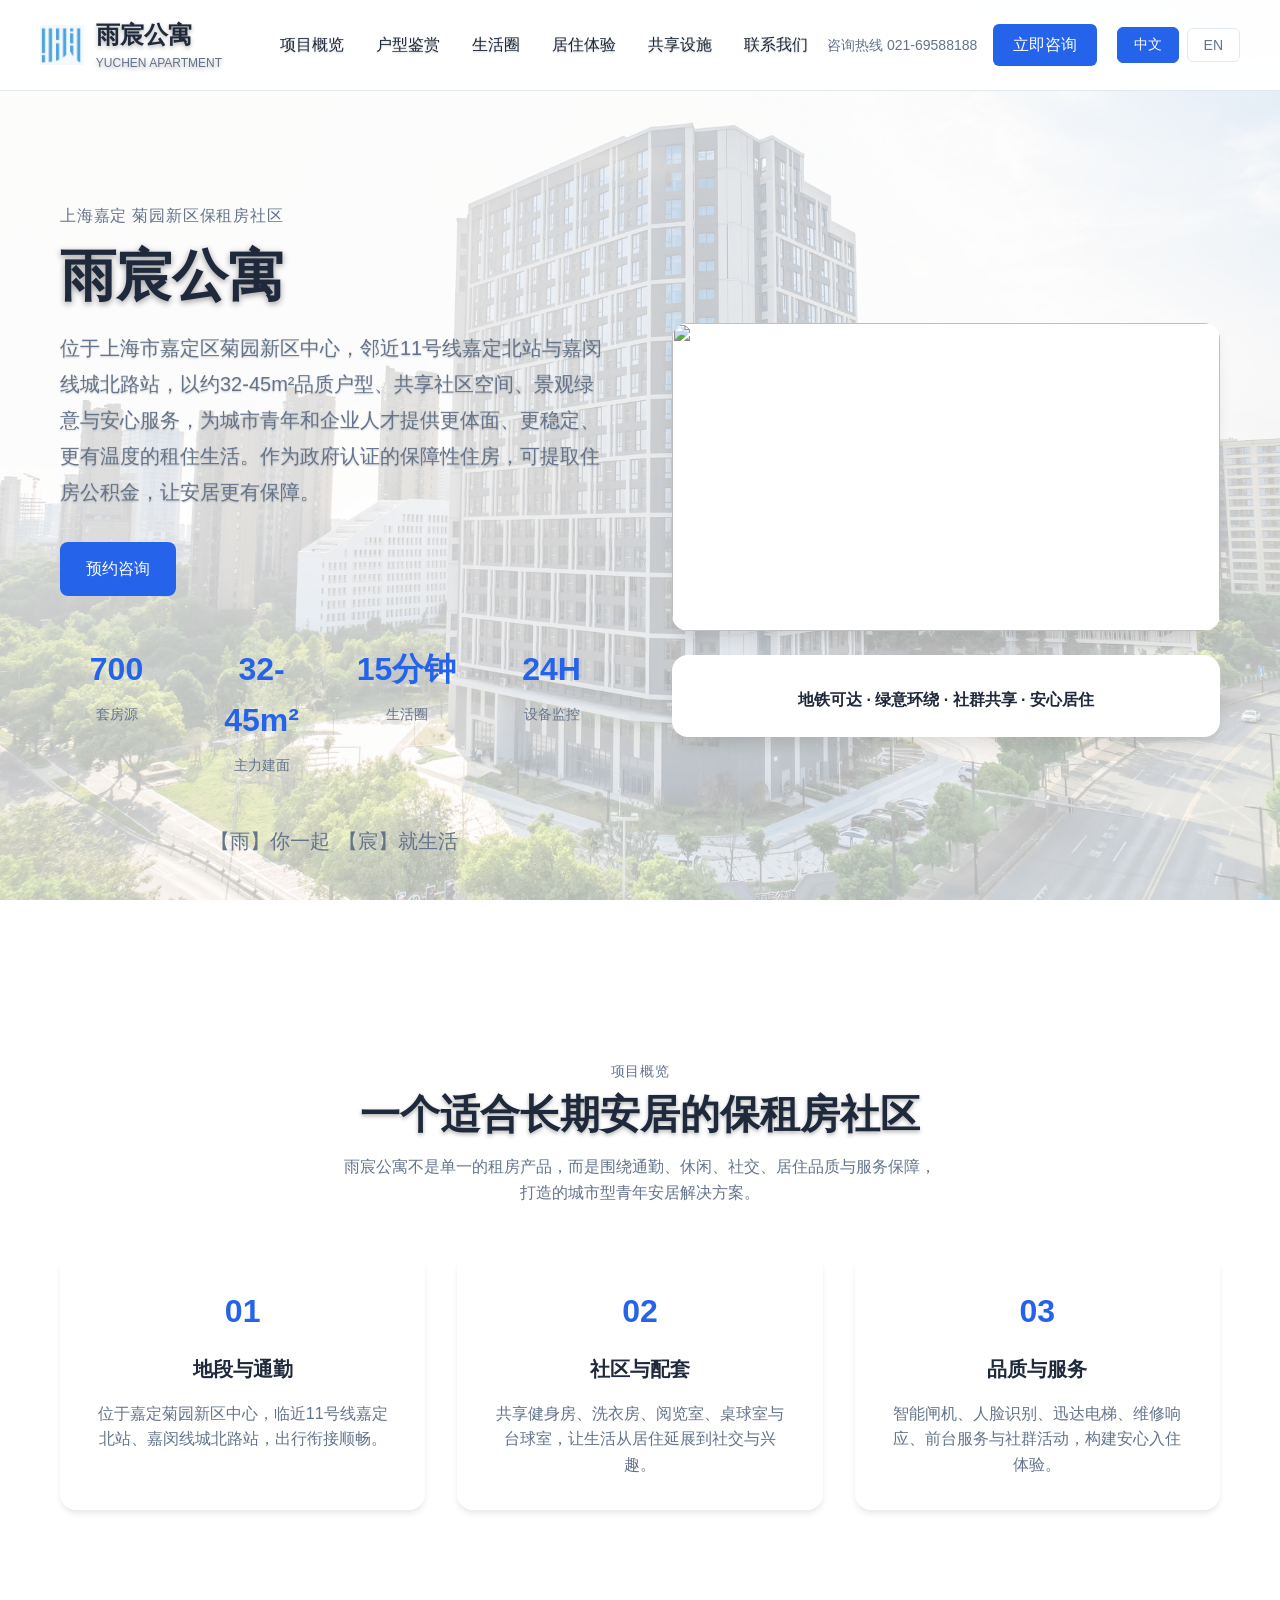
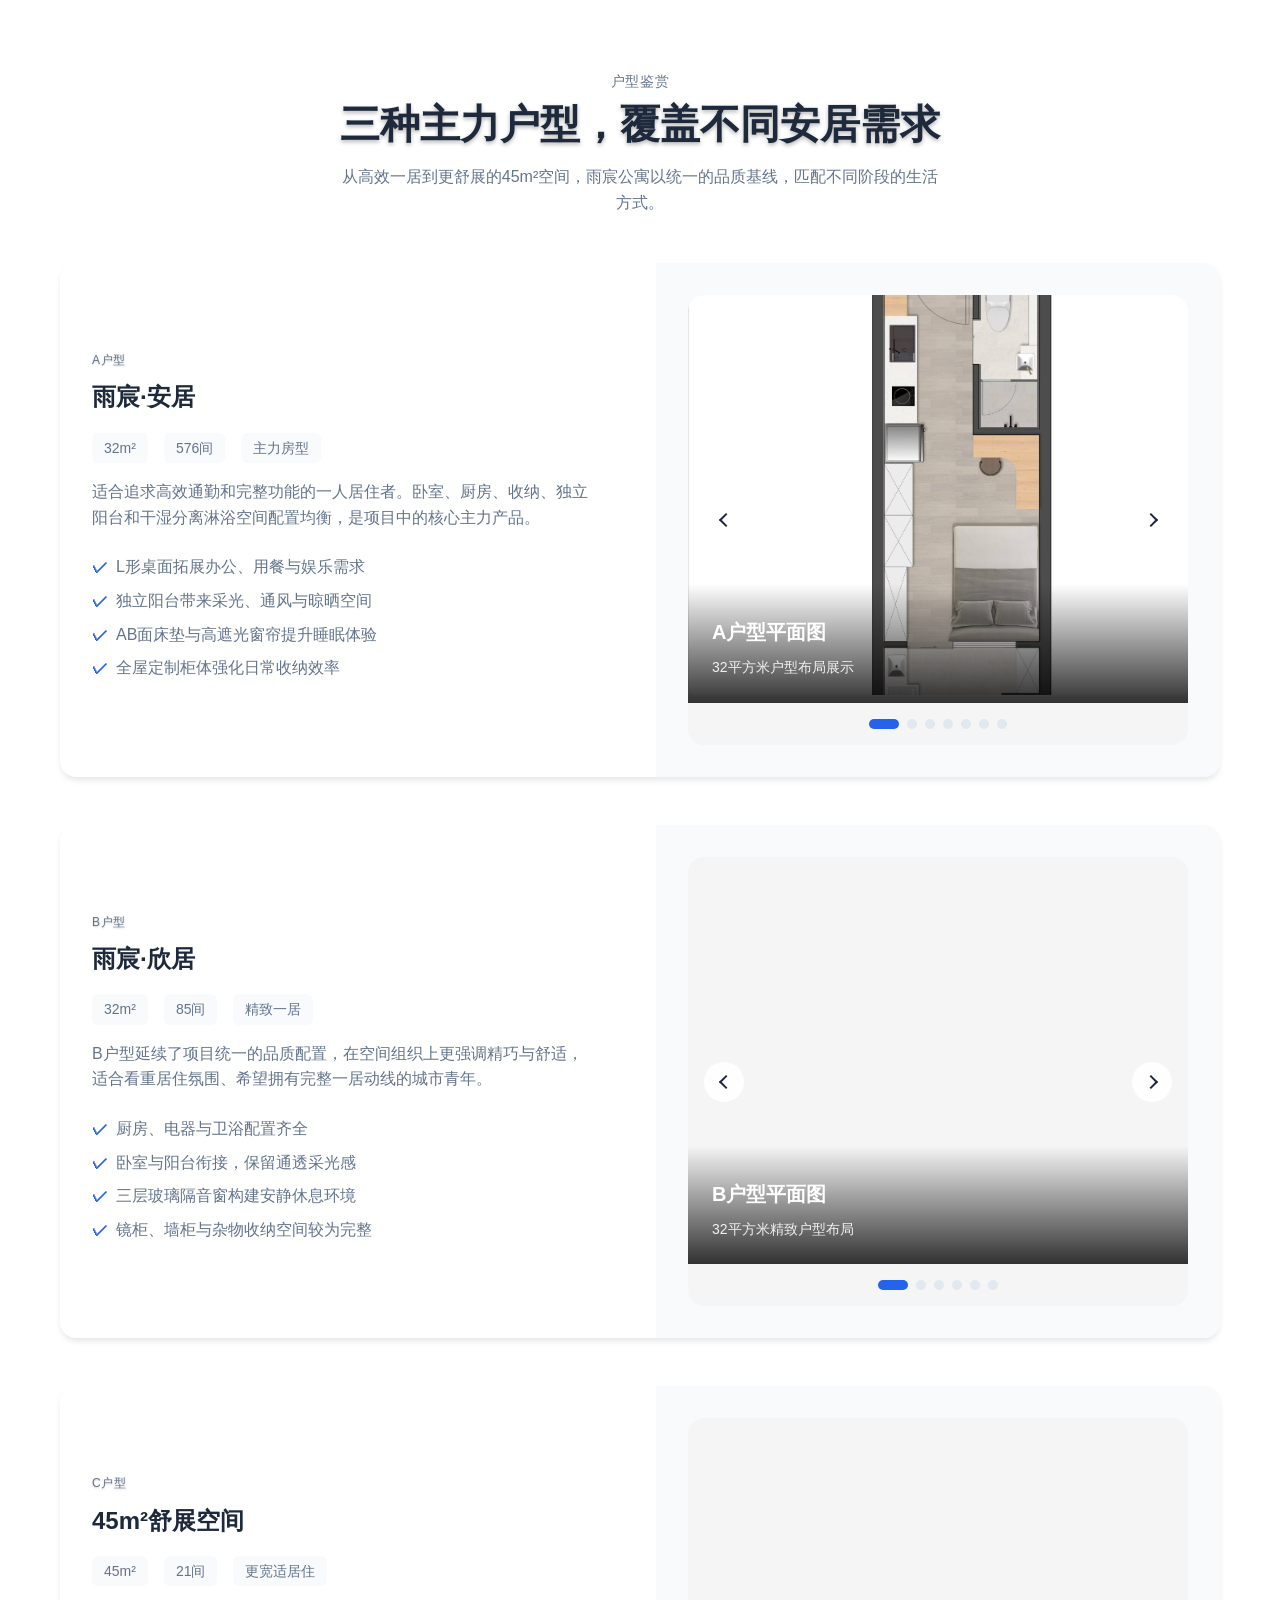
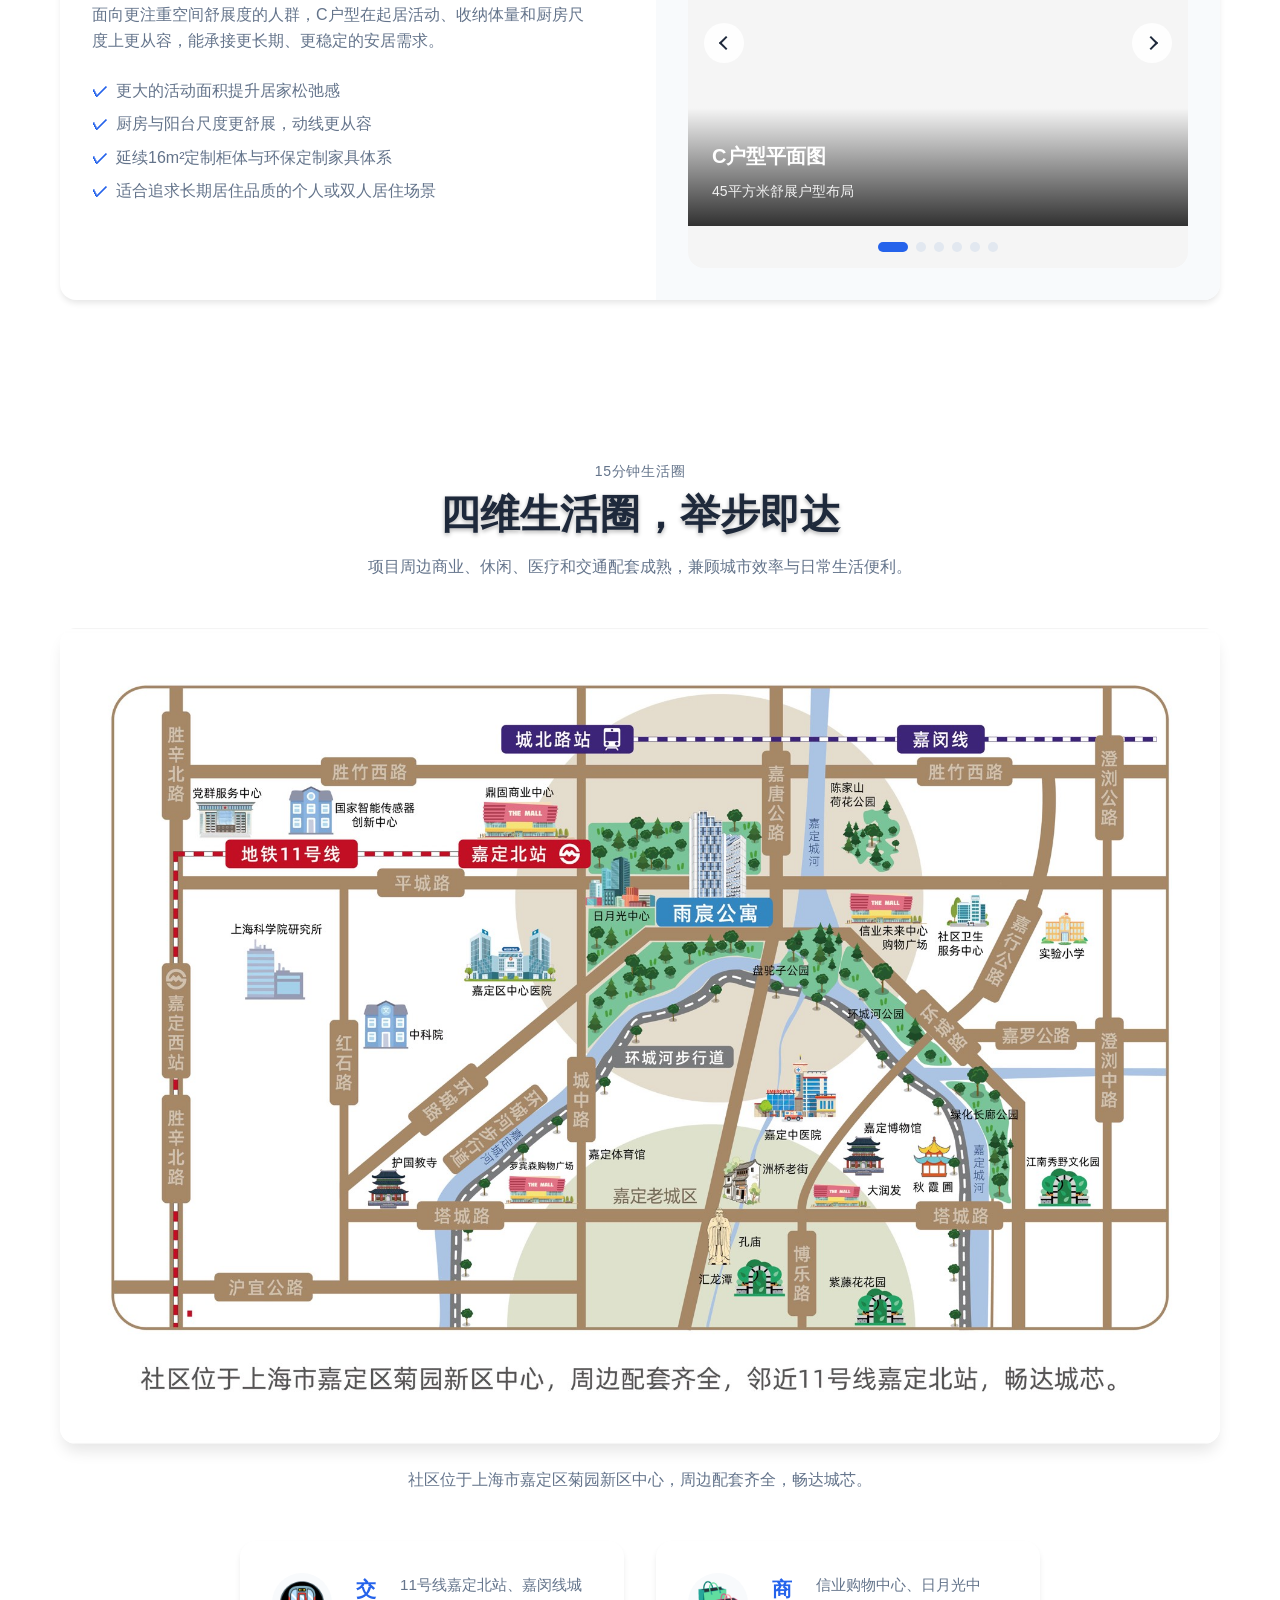
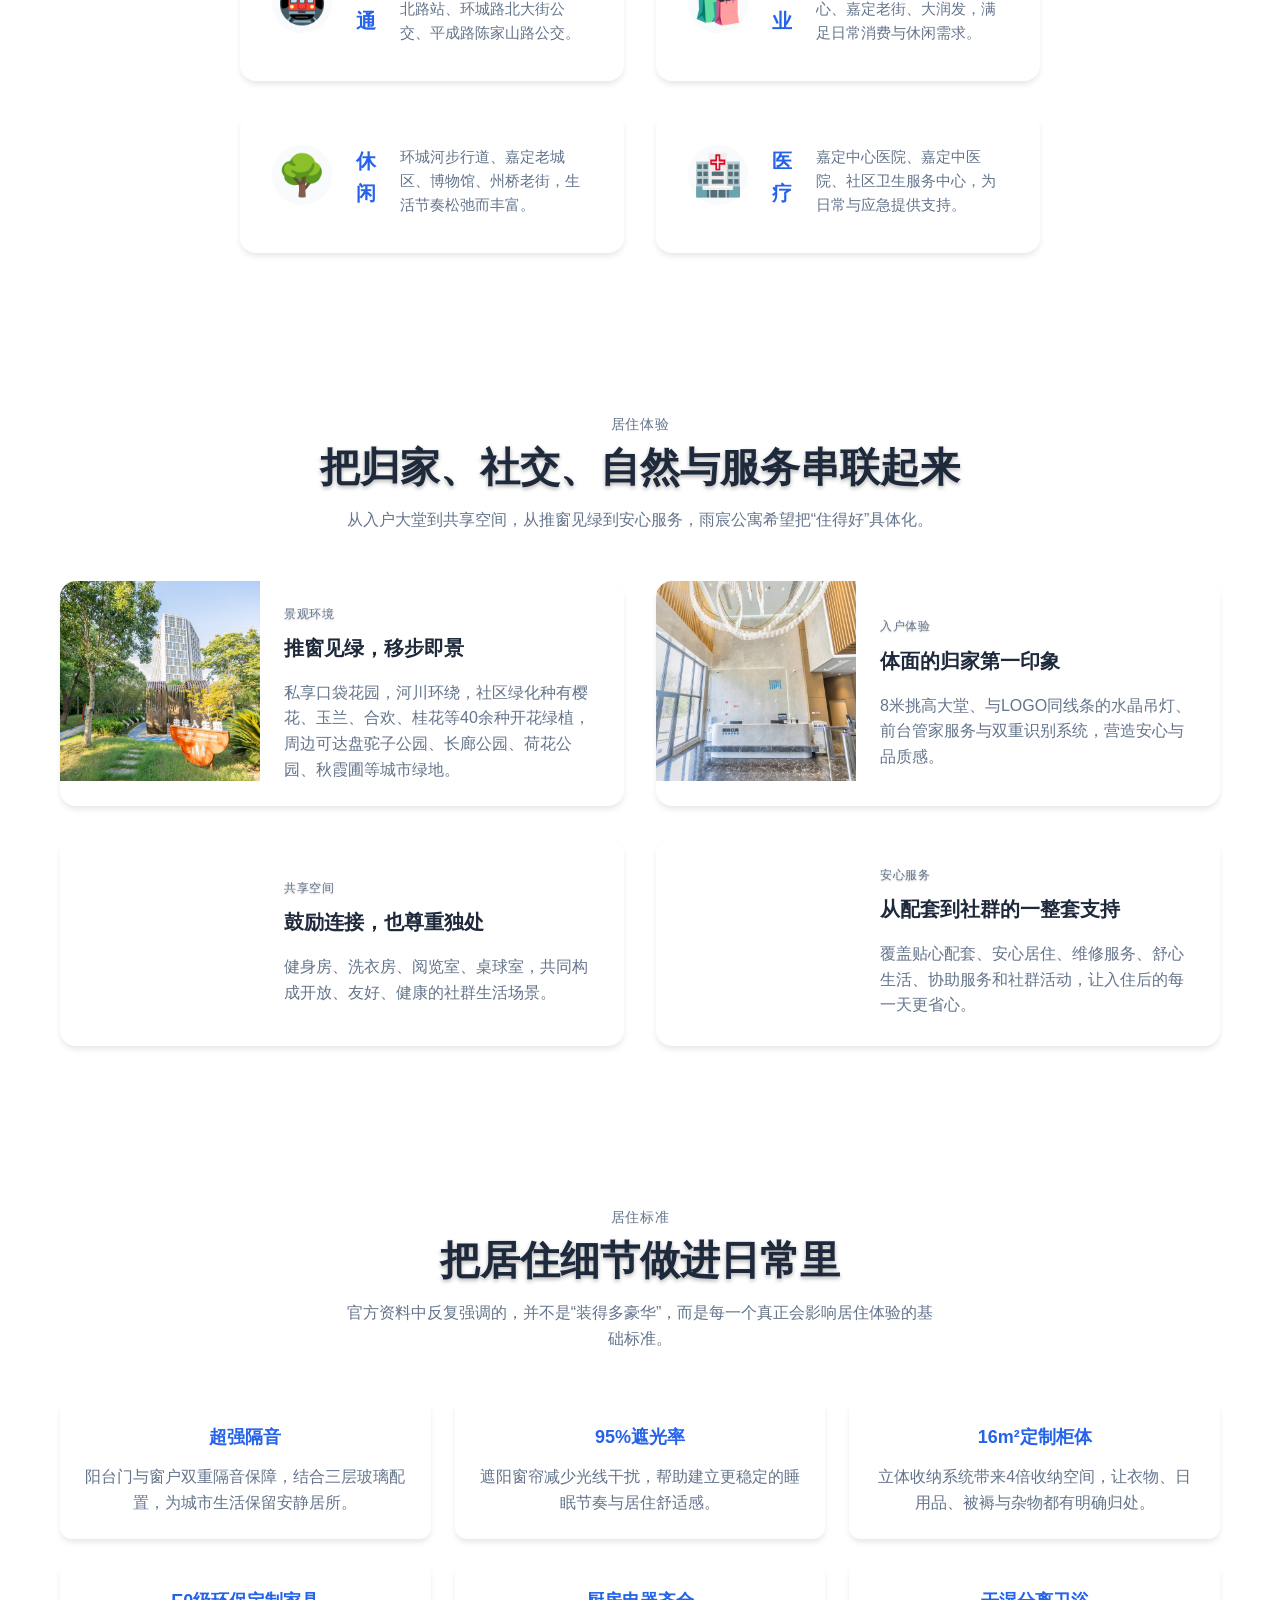
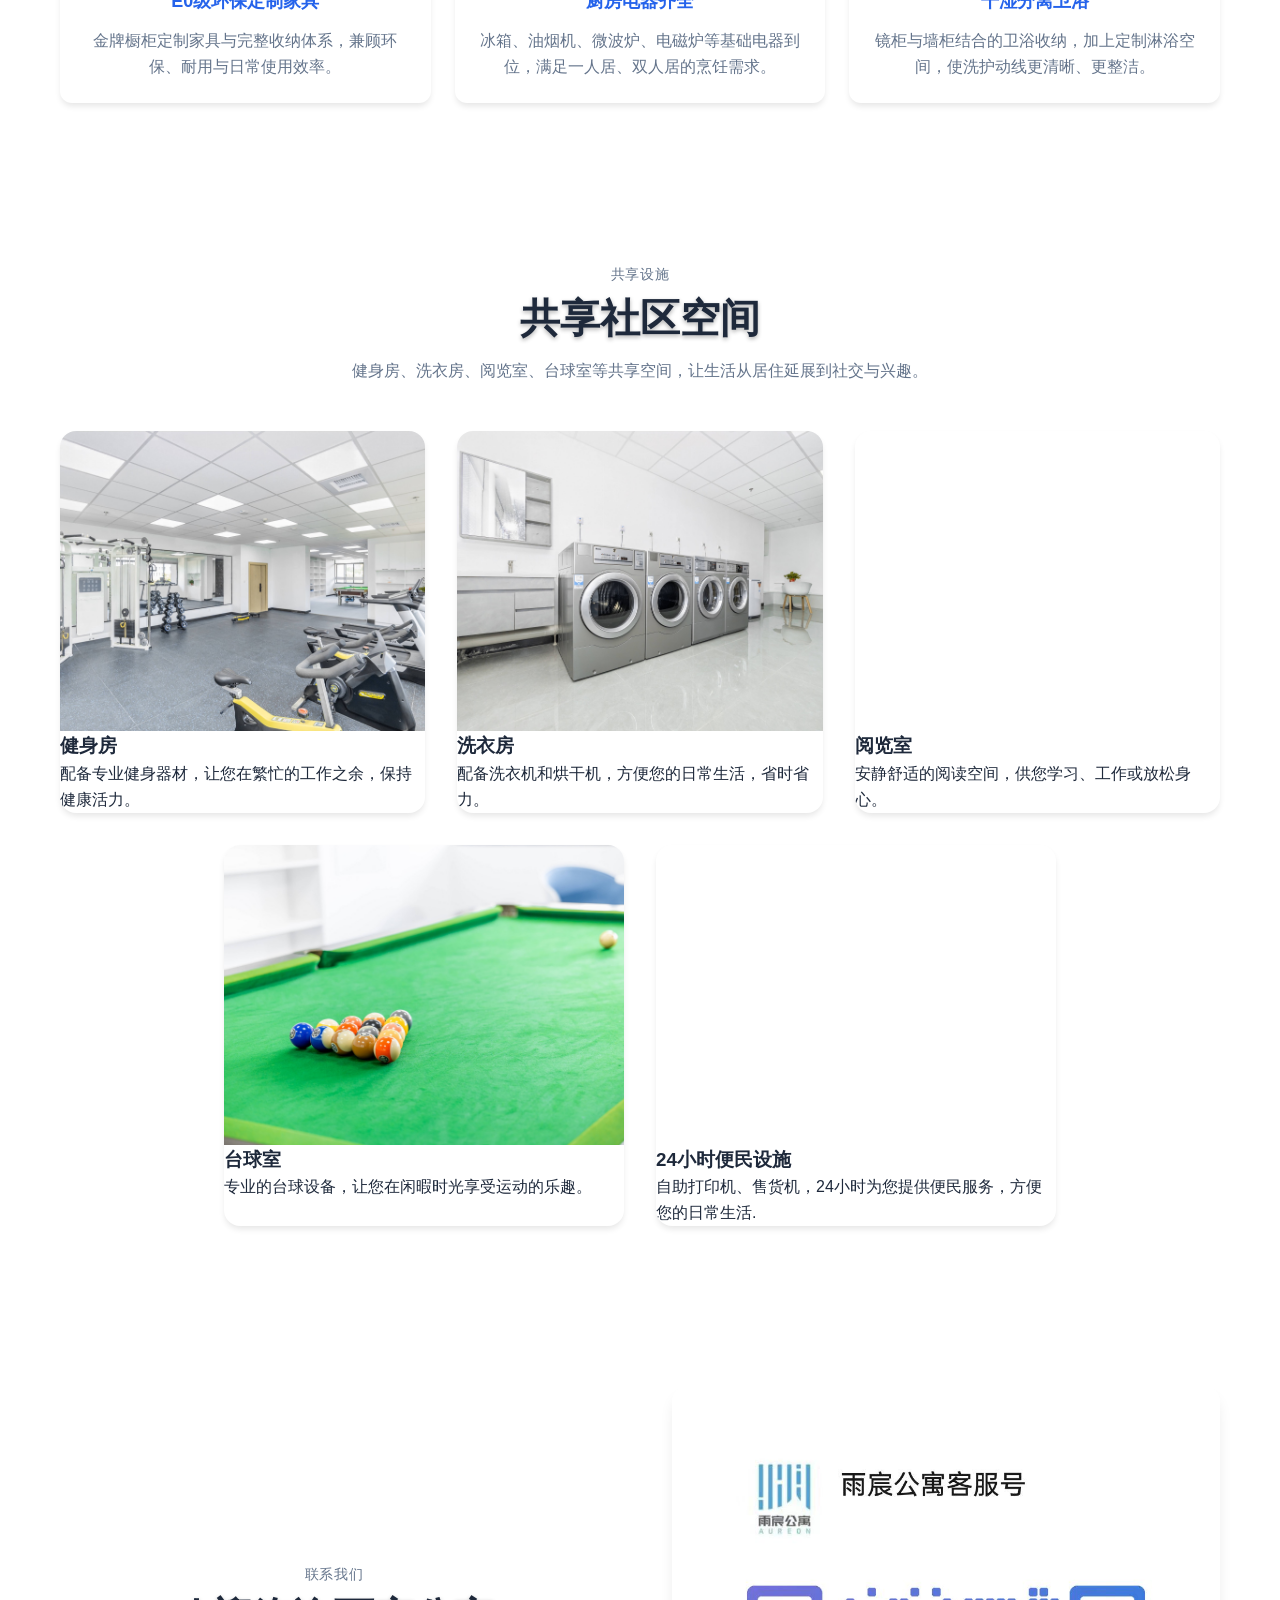
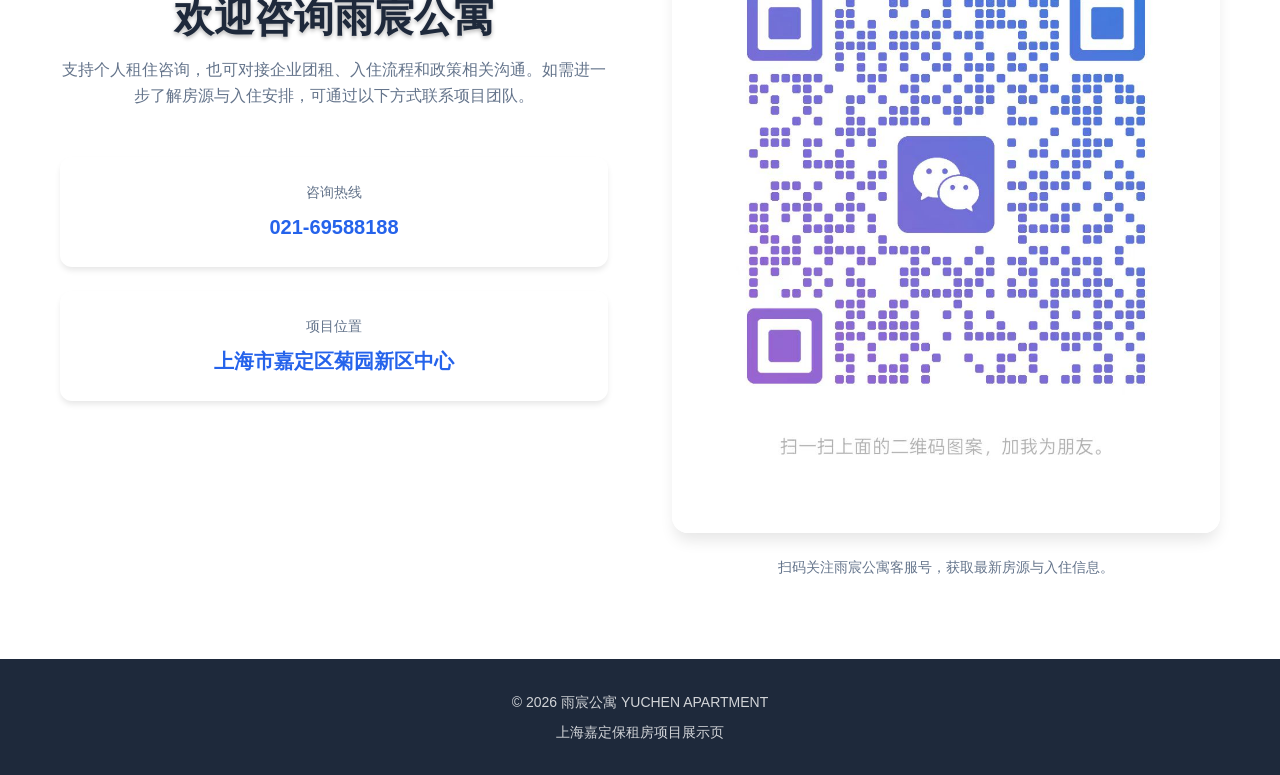
==== index.html @ 00194f5f "Initial site publish setup" ====
<!doctype html>
<html lang="zh-CN">
  <head>
    <meta charset="utf-8">
    <meta name="viewport" content="width=device-width, initial-scale=1">
    <meta name="referrer" content="strict-origin-when-cross-origin">
    <title>雨宸公寓 | 上海嘉定保租房官方网站</title>
    <meta
      name="description"
      content="雨宸公寓位于上海嘉定区菊园新区中心，提供约32-45平方米品质保租房、公区配套与安心服务，打造15分钟生活圈中的青年安居社区。"
    >
    <meta
      name="keywords"
      content="雨宸公寓,保租房,上海保租房,嘉定保租房,嘉定公寓,人才公寓,企业团租"
    >
    <link rel="stylesheet" href="styles.css">
    <script defer src="script.js"></script>
  </head>
  <body>
    <div class="site-bg" aria-hidden="true"></div>
    <div class="background-image" aria-hidden="true"></div>

    <header class="site-header">
      <div class="container header-inner">
        <a class="brand" aria-label="雨宸公寓首页">
          <img src="images/logo.png" alt="雨宸公寓" class="brand-logo" style="height: 40px; margin-right: 12px;">
          <span class="brand-copy">
            <strong>雨宸公寓</strong>
            <span>YUCHEN APARTMENT</span>
          </span>
        </a>

        <div class="mobile-header-actions">
          <div class="lang-switch mobile-header-lang">
            <button class="lang-button is-active" data-lang="zh" aria-pressed="true" data-i18n="header.lang_zh">中文</button>
            <button class="lang-button" data-lang="en" aria-pressed="false" data-i18n="header.lang_en">EN</button>
          </div>
          <button class="nav-toggle" type="button" aria-expanded="false" aria-label="切换导航">
            <span class="nav-toggle-label" data-i18n="header.menu_label">菜单</span>
            <span class="nav-toggle-icon" aria-hidden="true">
              <span class="nav-toggle-bar"></span>
              <span class="nav-toggle-bar"></span>
              <span class="nav-toggle-bar"></span>
            </span>
          </button>
        </div>

        <div class="site-nav-overlay" aria-hidden="true"></div>
        <nav class="site-nav" aria-label="主导航">
          <div class="mobile-nav-header">
            <a class="brand" aria-label="雨宸公寓首页">
              <img src="images/logo.png" alt="雨宸公寓" class="brand-logo" style="height: 40px; margin-right: 12px;">
              <span class="brand-copy">
                <strong>雨宸公寓</strong>
                <span>YUCHEN APARTMENT</span>
              </span>
            </a>
            <button class="nav-close" type="button" aria-label="关闭导航">
              <span></span>
              <span></span>
            </button>
          </div>
          <a href="#overview" data-i18n="nav.overview">项目概览</a>
          <a href="#layouts" data-i18n="nav.layouts">户型鉴赏</a>
          <a href="#location" data-i18n="nav.location">生活圈</a>
          <a href="#experience" data-i18n="nav.experience">居住体验</a>
          <a href="#amenities" data-i18n="nav.amenities">共享设施</a>
          <a href="#contact" data-i18n="nav.contact">联系我们</a>
        </nav>

        <div class="header-cta">
          <span data-i18n="header.hotline">咨询热线 021-69588188</span>
          <a href="#contact" data-i18n="header.cta">立即咨询</a>
        </div>
        <div class="lang-switch">
          <button class="lang-button is-active" data-lang="zh" aria-pressed="true" data-i18n="header.lang_zh">中文</button>
          <button class="lang-button" data-lang="en" aria-pressed="false" data-i18n="header.lang_en">EN</button>
        </div>
      </div>
    </header>

    <main>
      <section class="hero section" id="home">
        <div class="container hero-grid">
          <div class="hero-copy reveal">
            <p class="eyebrow" data-i18n="hero.eyebrow">上海嘉定 菊园新区保租房社区</p>
            <h1 data-i18n="hero.title">雨宸公寓</h1>
            <p class="hero-text" data-i18n="hero.text">
              位于上海市嘉定区菊园新区中心，邻近11号线嘉定北站与嘉闵线城北路站，
              以约32-45m²品质户型、共享社区空间、景观绿意与安心服务，
              为城市青年和企业人才提供更体面、更稳定、更有温度的租住生活。
            </p>

            <div class="hero-actions">
              <a class="button button-primary" href="#contact" data-i18n="hero.primary_cta">预约咨询</a>
            </div>

            <div class="hero-stats">
              <article>
                <strong>700</strong>
                <span data-i18n="hero.stat_units">套房源</span>
              </article>
              <article>
                <strong>32-45m²</strong>
                <span data-i18n="hero.stat_area">主力建面</span>
              </article>
              <article>
                <strong>15分钟</strong>
                <span data-i18n="hero.stat_circle">生活圈</span>
              </article>
              <article>
                <strong>24H</strong>
                <span data-i18n="hero.stat_monitor">设备监控</span>
              </article>
            </div>

            <div class="hero-quote">
              <span data-i18n="hero.quote1">【雨】你一起</span>
              <span data-i18n="hero.quote2">【宸】就生活</span>
            </div>
          </div>

          <div class="hero-visual reveal">
            <div class="hero-card hero-card-main">
              <img src=".preview/page-1.png"  data-i18n-attr="alt,hero.image_alt">
            </div>
            <div class="hero-card hero-card-note">
              <strong data-i18n="hero.note_text">地铁可达 · 绿意环绕 · 社群共享 · 安心居住</strong>
            </div>
          </div>
        </div>
      </section>

      <section class="overview section" id="overview">
        <div class="container">
          <div class="section-heading reveal">
            <p class="eyebrow" data-i18n="overview.eyebrow">Project Overview</p>
            <h2 data-i18n="overview.title">一个适合长期安居的保租房社区</h2>
            <p data-i18n="overview.text">
              雨宸公寓不是单一的租房产品，而是围绕通勤、休闲、社交、居住品质与服务保障，
              打造的城市型青年安居解决方案。
            </p>
          </div>

          <div class="overview-grid">
            <article class="overview-card reveal">
              <span>01</span>
              <h3 data-i18n="overview.card1.title">地段与通勤</h3>
              <p data-i18n="overview.card1.text">位于嘉定菊园新区中心，临近11号线嘉定北站、嘉闵线城北路站，出行衔接顺畅。</p>
            </article>
            <article class="overview-card reveal">
              <span>02</span>
              <h3 data-i18n="overview.card2.title">社区与配套</h3>
              <p data-i18n="overview.card2.text">共享健身房、洗衣房、阅览室、桌球室等，让生活从居住延展到社交与兴趣。</p>
            </article>
            <article class="overview-card reveal">
              <span>03</span>
              <h3 data-i18n="overview.card3.title">品质与服务</h3>
              <p data-i18n="overview.card3.text">智能闸机、人脸识别、迅达电梯、维修响应、前台服务与社群活动，构建安心入住体验。</p>
            </article>
          </div>
        </div>
      </section>

      <section class="layouts section" id="layouts">
        <div class="container">
          <div class="section-heading reveal">
            <p class="eyebrow" data-i18n="layouts.eyebrow">Layouts</p>
            <h2 data-i18n="layouts.title">三种主力户型，覆盖不同安居需求</h2>
            <p data-i18n="layouts.text">从高效一居到更舒展的45m²空间，雨宸公寓以统一的品质基线，匹配不同阶段的生活方式。</p>
          </div>

          
          <div class="layout-panels">
            <article class="layout-panel is-active reveal" id="layout-a" role="tabpanel" aria-labelledby="tab-a">
              <div class="layout-summary">
                <p class="card-kicker" data-i18n="layoutA.kicker">A户型</p>
                <h3 data-i18n="layoutA.title">雨宸·安居</h3>
                <div class="layout-metrics">
                  <span data-i18n="layoutA.metric1">32m²</span>
                  <span data-i18n="layoutA.metric2">576间</span>
                  <span data-i18n="layoutA.metric3">主力房型</span>
                </div>
                <p data-i18n="layoutA.text">
                  适合追求高效通勤和完整功能的一人居住者。卧室、厨房、收纳、独立阳台和干湿分离淋浴空间配置均衡，
                  是项目中的核心主力产品。
                </p>
                <ul>
                  <li data-i18n="layoutA.bullet1">L形桌面拓展办公、用餐与娱乐需求</li>
                  <li data-i18n="layoutA.bullet2">独立阳台带来采光、通风与晾晒空间</li>
                  <li data-i18n="layoutA.bullet3">AB面床垫与高遮光窗帘提升睡眠体验</li>
                  <li data-i18n="layoutA.bullet4">全屋定制柜体强化日常收纳效率</li>
                </ul>
              </div>
              <div class="layout-media">
                <div class="image-carousel" id="carousel-a">
                  <div class="carousel-container">
                    <div class="carousel-slide">
                      <img src="images/样板房 A/A户型（新）.jpg" decoding="async">
                      <div class="carousel-caption">
                        <h4 data-i18n="layoutA.floorplan_title">A户型平面图</h4>
                        <p data-i18n="layoutA.floorplan_desc">32平方米户型布局展示</p>
                      </div>
                    </div>
                    <div class="carousel-slide">
                      <img src="images/样板房 A/A户型卧室.jpg" decoding="async">
                      <div class="carousel-caption">
                        <h4 data-i18n="layoutA.living_title">A户型整体</h4>
                        <p data-i18n="layoutA.living_desc">开放式设计，空间宽敞明亮</p>
                      </div>
                    </div>
                    <div class="carousel-slide">
                      <img src="images/样板房 A/A户型洗澡.jpg" decoding="async">
                      <div class="carousel-caption">
                        <h4 data-i18n="layoutA.bathroom_title">A户型浴室</h4>
                        <p data-i18n="layoutA.bathroom_desc">干湿分离设计，实用美观</p>
                      </div>
                    </div>
                    <div class="carousel-slide">
                      <img src="images/样板房 A/A户型厨房.jpg" decoding="async">
                      <div class="carousel-caption">
                        <h4 data-i18n="layoutA.kitchen_title">A户型厨房</h4>
                        <p data-i18n="layoutA.kitchen_desc">功能齐全的现代化厨房</p>
                      </div>
                    </div>
                    <div class="carousel-slide">
                      <img src="images/样板房 A/A户型卫生间.jpg" decoding="async">
                      <div class="carousel-caption">
                        <h4 data-i18n="layoutA.bathroom2_title">A户型卫生间</h4>
                        <p data-i18n="layoutA.bathroom_desc">干湿分离设计，实用美观</p>
                      </div>
                    </div>
                    <div class="carousel-slide">
                      <img src="images/样板房 A/A户型阳台.jpg" decoding="async">
                      <div class="carousel-caption">
                        <h4 data-i18n="layoutA.balcony_title">A户型阳台</h4>
                        <p data-i18n="layoutA.balcony_desc">独立阳台，采光通风良好</p>
                      </div>
                    </div>
                    <div class="carousel-slide">
                      <img src="images/样板房 A/A户型收纳.jpg" decoding="async">
                      <div class="carousel-caption">
                        <h4 data-i18n="layoutA.storage_title">A户型收纳</h4>
                        <p data-i18n="layoutA.storage_desc">定制收纳系统，空间利用最大化</p>
                      </div>
                    </div>
                  </div>
                  <button class="carousel-nav prev" aria-label="Previous image"></button>
                  <button class="carousel-nav next" aria-label="Next image"></button>
                </div>
              </div>
            </article>

            <article class="layout-panel reveal" id="layout-b" role="tabpanel" aria-labelledby="tab-b">
              <div class="layout-summary">
                <p class="card-kicker" data-i18n="layoutB.kicker">B户型</p>
                <h3 data-i18n="layoutB.title">雨宸·欣居</h3>
                <div class="layout-metrics">
                  <span data-i18n="layoutB.metric1">32m²</span>
                  <span data-i18n="layoutB.metric2">85间</span>
                  <span data-i18n="layoutB.metric3">精致一居</span>
                </div>
                <p data-i18n="layoutB.text">
                  B户型延续了项目统一的品质配置，在空间组织上更强调精巧与舒适，
                  适合看重居住氛围、希望拥有完整一居动线的城市青年。
                </p>
                <ul>
                  <li data-i18n="layoutB.bullet1">厨房、电器与卫浴配置齐全</li>
                  <li data-i18n="layoutB.bullet2">卧室与阳台衔接，保留通透采光感</li>
                  <li data-i18n="layoutB.bullet3">三层玻璃隔音窗构建安静休息环境</li>
                  <li data-i18n="layoutB.bullet4">镜柜、墙柜与杂物收纳空间较为完整</li>
                </ul>
              </div>
              <div class="layout-media">
                <div class="image-carousel" id="carousel-b">
                  <div class="carousel-container">
                    <div class="carousel-slide">
                      <img src="images/样板房 B/B户型（新）.jpg" decoding="async">
                      <div class="carousel-caption">
                        <h4 data-i18n="layoutB.floorplan_title">B户型平面图</h4>
                        <p data-i18n="layoutB.floorplan_desc">32平方米精致户型布局</p>
                      </div>
                    </div>
                    <div class="carousel-slide">
                      <img src="images/样板房 B/B户型整体.jpg" decoding="async">
                      <div class="carousel-caption">
                        <h4 data-i18n="layoutB.overview_title">B户型整体</h4>
                        <p data-i18n="layoutB.overview_desc">精致的布局设计，空间利用合理</p>
                      </div>
                    </div>
                    <div class="carousel-slide">
                      <img src="images/样板房 B/B户型卧室.jpg" decoding="async">
                      <div class="carousel-caption">
                        <h4 data-i18n="layoutB.bedroom_title">B户型卧室</h4>
                        <p data-i18n="layoutB.bedroom_desc">温馨舒适的主卧空间</p>
                      </div>
                    </div>
                    <div class="carousel-slide">
                      <img src="images/样板房 B/B户型厨房.jpg" decoding="async">
                      <div class="carousel-caption">
                        <h4 data-i18n="layoutB.kitchen_title">B户型厨房</h4>
                        <p data-i18n="layoutB.kitchen_desc">现代化厨房设计，功能齐全</p>
                      </div>
                  
                    </div>
                    <div class="carousel-slide">
                      <img src="images/样板房 B/B户型洗手间.jpg" decoding="async">
                      <div class="carousel-caption">
                        <h4 data-i18n="layoutB.bathroom_title">B户型卫浴</h4>
                        <p data-i18n="layoutB.bathroom_desc">干湿分离设计，品质卫浴设施</p>
                      </div>
                    </div>
                    <div class="carousel-slide">
                      <img src="images/样板房 B/B户型阳台.jpg" decoding="async">
                      <div class="carousel-caption">
                        <h4 data-i18n="layoutB.balcony_title">B户型阳台</h4>
                        <p data-i18n="layoutB.balcony_desc">连接卧室的私密阳台</p>
                      </div>
                    </div>
                  </div>
                  <button class="carousel-nav prev" aria-label="Previous image"></button>
                  <button class="carousel-nav next" aria-label="Next image"></button>
                </div>
              </div>
            </article>

            <article class="layout-panel reveal" id="layout-c" role="tabpanel" aria-labelledby="tab-c">
              <div class="layout-summary">
                <p class="card-kicker" data-i18n="layoutC.kicker">C户型</p>
                <h3 data-i18n="layoutC.title">45m²舒展空间</h3>
                <div class="layout-metrics">
                  <span data-i18n="layoutC.metric1">45m²</span>
                  <span data-i18n="layoutC.metric2">21间</span>
                  <span data-i18n="layoutC.metric3">更宽适居住</span>
                </div>
                <p data-i18n="layoutC.text">
                  面向更注重空间舒展度的人群，C户型在起居活动、收纳体量和厨房尺度上更从容，
                  能承接更长期、更稳定的安居需求。
                </p>
                <ul>
                  <li data-i18n="layoutC.bullet1">更大的活动面积提升居家松弛感</li>
                  <li data-i18n="layoutC.bullet2">厨房与阳台尺度更舒展，动线更从容</li>
                  <li data-i18n="layoutC.bullet3">延续16m²定制柜体与环保定制家具体系</li>
                  <li data-i18n="layoutC.bullet4">适合追求长期居住品质的个人或双人居住场景</li>
                </ul>
              </div>
              <div class="layout-media">
                <div class="image-carousel" id="carousel-c">
                  <div class="carousel-container">
                    <div class="carousel-slide">
                      <img src="images/样板房 C/C户型（新）.jpg" decoding="async">
                      <div class="carousel-caption">
                        <h4 data-i18n="layoutC.floorplan_title">C户型平面图</h4>
                        <p data-i18n="layoutC.floorplan_desc">45平方米舒展户型布局</p>
                      </div>
                    </div>
                    <div class="carousel-slide">
                      <img src="images/样板房 C/C户型整体.jpg" decoding="async">
                      <div class="carousel-caption">
                        <h4 data-i18n="layoutC.overview_title">C户型整体</h4>
                        <p data-i18n="layoutC.overview_desc">宽敞的45平方米空间，布局合理</p>
                      </div>
                    </div>
                    <div class="carousel-slide">
                      <img src="images/样板房 C/C户型客厅.jpg" decoding="async">
                      <div class="carousel-caption">
                        <h4 data-i18n="layoutC.living_title">C户型客厅</h4>
                        <p data-i18n="layoutC.living_desc">宽敞的客厅空间，采光极佳</p>
                      </div>
                    </div>
                    
                    <div class="carousel-slide">
                      <img src="images/样板房 C/C户型厨房.jpg" decoding="async">
                      <div class="carousel-caption">
                        <h4 data-i18n="layoutC.kitchen_title">C户型厨房</h4>
                        <p data-i18n="layoutC.kitchen_desc">宽敞的现代化厨房，功能齐全</p>
                      </div>
                    </div>
                    <div class="carousel-slide">
                      <img src="images/样板房 C/C户型浴室.jpg" decoding="async">
                      <div class="carousel-caption">
                        <h4 data-i18n="layoutC.bathroom_title">C户型浴室</h4>
                        <p data-i18n="layoutC.bathroom_desc">干湿分离设计，品质卫浴设施</p>
                      </div>
                    </div>
                    <div class="carousel-slide">
                      <img src="images/样板房 C/C户型阳台.jpg" decoding="async">
                      <div class="carousel-caption">
                        <h4 data-i18n="layoutC.balcony_title">C户型阳台</h4>
                        <p data-i18n="layoutC.balcony_desc">宽敞的阳台，视野开阔</p>
                      </div>
                    </div>
                    
                  </div>
                  <button class="carousel-nav prev" aria-label="Previous image"></button>
                  <button class="carousel-nav next" aria-label="Next image"></button>
                </div>
              </div>
            </article>
          </div>
        </div>
      </section>

      <section class="location section" id="location">
        <div class="container">
          <div class="section-heading reveal">
            <p class="eyebrow" data-i18n="location.eyebrow">15-Minute Living Circle</p>
            <h2 data-i18n="location.title">四维生活圈，举步即达</h2>
            <p data-i18n="location.text">
              项目周边商业、休闲、医疗和交通配套成熟，兼顾城市效率与日常生活便利。
            </p>
          </div>

          <div class="location-grid">
            <div class="location-content">
              <div class="location-map reveal">
                <img src="images/地图v1.jpg" decoding="async">
                <div class="location-map-caption" data-i18n="location.map_caption">
                  社区位于上海市嘉定区菊园新区中心，周边配套齐全，畅达城芯
                </div>
              </div>

              <div class="location-cards reveal">
                <article class="location-card">
                  <div class="card-icon">🚇</div>
                  <h3 data-i18n="location.traffic.title">交通</h3>
                  <p data-i18n="location.traffic.text">11号线嘉定北站、嘉闵线城北路站、环城路北大街公交、平成路陈家山路公交</p>
                </article>
                <article class="location-card">
                  <div class="card-icon">🛍️</div>
                  <h3 data-i18n="location.commerce.title">商业</h3>
                  <p data-i18n="location.commerce.text">信业购物中心、日月光中心、嘉定老街、大润发，满足日常消费与休闲需求</p>
                </article>
                <article class="location-card">
                  <div class="card-icon">🌳</div>
                  <h3 data-i18n="location.leisure.title">休闲</h3>
                  <p data-i18n="location.leisure.text">环城河步行道、嘉定老城区、博物馆、州桥老街，生活节奏松弛而丰富</p>
                </article>
                <article class="location-card">
                  <div class="card-icon">🏥</div>
                  <h3 data-i18n="location.medical.title">医疗</h3>
                  <p data-i18n="location.medical.text">嘉定中心医院、嘉定中医院、社区卫生服务中心，为日常与应急提供支持</p>
                </article>
              </div>
            </div>
          </div>
        </div>
      </section>

      <section class="experience section" id="experience">
        <div class="container">
          <div class="section-heading reveal">
            <p class="eyebrow" data-i18n="experience.eyebrow">Living Experience</p>
            <h2 data-i18n="experience.title">把归家、社交、自然与服务串联起来</h2>
            <p data-i18n="experience.text">从入户大堂到共享空间，从推窗见绿到安心服务，雨宸公寓希望把"住得好"具体化。</p>
          </div>

          <div class="experience-grid">
            <article class="experience-card reveal">
              <div class="experience-image">
                <img src="images/居住体验/景观环境.jpg" decoding="async">
              </div>
              <div class="experience-copy">
                <p class="card-kicker" data-i18n="experience.card1.kicker">景观环境</p>
                <h3 data-i18n="experience.card1.title">推窗见绿，移步即景</h3>
                <p data-i18n="experience.card1.text">私享口袋花园，河川环绕，社区绿化种有樱花、玉兰、合欢、桂花等40余种开花绿植，周边可达盘驼子公园、长廊公园、荷花公园、秋霞圃等城市绿地。</p>
              </div>
            </article>

            <article class="experience-card reveal">
              <div class="experience-image">
                <img src="images/居住体验/大堂.jpg" decoding="async">
              </div>
              <div class="experience-copy">
                <p class="card-kicker" data-i18n="experience.card2.kicker">入户体验</p>
                <h3 data-i18n="experience.card2.title">体面的归家第一印象</h3>
                <p data-i18n="experience.card2.text">8米挑高大堂、与LOGO同线条的水晶吊灯、前台管家服务与双重识别系统，营造安心与品质感。</p>
              </div>
            </article>

            <article class="experience-card reveal">
              <div class="experience-image">
                <img src="images/居住体验/共享空间.jpg" decoding="async">
              </div>
              <div class="experience-copy">
                <p class="card-kicker" data-i18n="experience.card3.kicker">共享空间</p>
                <h3 data-i18n="experience.card3.title">鼓励连接，也尊重独处</h3>
                <p data-i18n="experience.card3.text">健身房、洗衣房、阅览室、台球室，共同构成开放、友好、健康的社群生活场景。</p>
              </div>
            </article>

            <article class="experience-card reveal">
              <div class="experience-image">
                <img src="images/居住体验/安心服务.jpg" decoding="async">
              </div>
              <div class="experience-copy">
                <p class="card-kicker" data-i18n="experience.card4.kicker">安心服务</p>
                <h3 data-i18n="experience.card4.title">从配套到社群的一整套支持</h3>
                <p data-i18n="experience.card4.text">覆盖贴心配套、安心居住、维修服务、舒心生活、协助服务和社群活动，让入住后的每一天更省心。</p>
              </div>
            </article>
          </div>
        </div>
      </section>

      <section class="standards section" id="standards">
        <div class="container">
          <div class="section-heading reveal">
            <p class="eyebrow" data-i18n="standards.eyebrow">Residential Standards</p>
            <h2 data-i18n="standards.title">把居住细节做进日常里</h2>
            <p data-i18n="standards.text">官方资料中反复强调的，并不是"装得多豪华"，而是每一个真正会影响居住体验的基础标准。</p>
          </div>

          <div class="standards-grid">
            <article class="standard-card reveal">
              <h3 data-i18n="standards.card1.title">超强隔音</h3>
              <p data-i18n="standards.card1.text">阳台门与窗户双重隔音保障，结合三层玻璃配置，为城市生活保留安静居所。</p>
            </article>
            <article class="standard-card reveal">
              <h3 data-i18n="standards.card2.title">95%遮光率</h3>
              <p data-i18n="standards.card2.text">遮阳窗帘减少光线干扰，帮助建立更稳定的睡眠节奏与居住舒适感。</p>
            </article>
            <article class="standard-card reveal">
              <h3 data-i18n="standards.card3.title">16m²定制柜体</h3>
              <p data-i18n="standards.card3.text">立体收纳系统带来4倍收纳空间，让衣物、日用品、被褥与杂物都有明确归处。</p>
            </article>
            <article class="standard-card reveal">
              <h3 data-i18n="standards.card4.title">E0级环保定制家具</h3>
              <p data-i18n="standards.card4.text">金牌橱柜定制家具与完整收纳体系，兼顾环保、耐用与日常使用效率。</p>
            </article>
            <article class="standard-card reveal">
              <h3 data-i18n="standards.card5.title">厨房电器齐全</h3>
              <p data-i18n="standards.card5.text">冰箱、油烟机、微波炉、电磁炉等基础电器到位，满足一人居、双人居的烹饪需求。</p>
            </article>
            <article class="standard-card reveal">
              <h3 data-i18n="standards.card6.title">干湿分离卫浴</h3>
              <p data-i18n="standards.card6.text">镜柜与墙柜结合的卫浴收纳，加上定制淋浴空间，使洗护动线更清晰、更整洁。</p>
            </article>
          </div>
        </div>
      </section>

      <section class="amenities section" id="amenities">
        <div class="container">
          <div class="section-heading reveal">
            <p class="eyebrow" data-i18n="amenities.eyebrow">Shared Amenities</p>
            <h2 data-i18n="amenities.title">共享社区空间</h2>
            <p data-i18n="amenities.text">健身房、洗衣房、阅览室、台球室等共享空间，让生活从居住延展到社交与兴趣。</p>
          </div>

          <div class="amenities-grid reveal">
            <article class="amenity-card reveal top-row">
              <img src="images/amenities/健身房.jpg" alt="健身房" decoding="async">
              <div class="amenity-content">
                <h3 data-i18n="amenities.gym.title">健身房</h3>
                <p data-i18n="amenities.gym.text">配备专业健身器材，让您在繁忙的工作之余，保持健康活力。</p>
              </div>
            </article>
            <article class="amenity-card reveal top-row">
              <img src="images/amenities/洗衣房.jpg" alt="洗衣房" decoding="async">
              <div class="amenity-content">
                <h3 data-i18n="amenities.laundry.title">洗衣房</h3>
                <p data-i18n="amenities.laundry.text">配备洗衣机和烘干机，方便您的日常生活，省时省力。</p>
              </div>
            </article>
            <article class="amenity-card reveal top-row">
              <img src="images/amenities/休闲区与阅览室.jpg" alt="阅览室" decoding="async">
              <div class="amenity-content">
                <h3 data-i18n="amenities.reading.title">阅览室</h3>
                <p data-i18n="amenities.reading.text">安静舒适的阅读空间，供您学习、工作或放松身心。</p>
              </div>
            </article>
          </div>

          <div class="amenities-bottom-row reveal">
            <article class="amenity-card">
              <img src="images/amenities/台球室.jpg" alt="台球室" decoding="async">
              <div class="amenity-content">
                <h3 data-i18n="amenities.billiards.title">台球室</h3>
                <p data-i18n="amenities.billiards.text">专业的台球设备，让您在闲暇时光享受运动的乐趣。</p>
              </div>
            </article>
            <article class="amenity-card">
              <img src="images/amenities/24小时自助打印机 自动售货机.jpg" alt="24小时便民设施" decoding="async">
              <div class="amenity-content">
                <h3 data-i18n="amenities.convenience.title">24小时便民设施</h3>
                <p data-i18n="amenities.convenience.text">自助打印机、售货机，24小时为您提供便民服务，方便您的日常生活。</p>
              </div>
            </article>
          </div>
        </div>
      </section>

      <section class="contact section" id="contact">
        <div class="container contact-grid">
          <div class="contact-copy reveal">
            <div class="section-heading">
              <p class="eyebrow" data-i18n="contact.eyebrow">Contact</p>
              <h2 data-i18n="contact.title">欢迎咨询雨宸公寓</h2>
              <p data-i18n="contact.text">
                支持个人租住咨询，也可对接企业团租、入住流程和政策相关沟通。
                如需进一步了解房源与入住安排，可通过以下方式联系项目团队。
              </p>
            </div>

            <div class="contact-cards">
              <article>
                <span data-i18n="contact.card1.label">咨询热线</span>
                <strong>021-69588188</strong>
              </article>
              <article>
                <span data-i18n="contact.card3.label">项目位置</span>
                <strong data-i18n="contact.card3.value">上海市嘉定区菊园新区中心</strong>
              </article>
            </div>

                      </div>

          <figure class="contact-media reveal">
            <img src="images/page-17.png" data-i18n="contact.media_alt" decoding="async">
            <figcaption data-i18n="contact.caption">
              扫码关注雨宸公寓客服号，获取最新房源与入住信息。
              <br>
              <span class="contact-benefit">🎉 直租享最多优惠</span>
            </figcaption>
          </figure>
        </div>
      </section>
    </main>

    <footer class="site-footer">
      <div class="container footer-inner">
        <p>© <span id="year"></span> 雨宸公寓 YUCHEN APARTMENT</p>
        <p data-i18n="footer.tagline">上海嘉定保租房项目展示页</p>
      </div>
    </footer>

  <!-- Mobile contact button -->
  <div class="mobile-contact">
    <a href="#contact" data-i18n="mobile.contact_cta">联系我们</a>
  </div>

  </body>
</html>
---- styles.css ----
/* Reset and base styles */
* {
  margin: 0;
  padding: 0;
  box-sizing: border-box;
}

:root {
  --primary-color: #2563eb;
  --secondary-color: #64748b;
  --text-primary: #1e293b;
  --text-secondary: #64748b;
  --bg-primary: #ffffff;
  --bg-secondary: #f8fafc;
  --border-color: #e2e8f0;
  --shadow-sm: 0 1px 2px 0 rgba(0, 0, 0, 0.05);
  --shadow-md: 0 4px 6px -1px rgba(0, 0, 0, 0.1);
  --shadow-lg: 0 10px 15px -3px rgba(0, 0, 0, 0.1);
  --transition: all 0.3s cubic-bezier(0.4, 0, 0.2, 1);
}

body {
  font-family: -apple-system, BlinkMacSystemFont, "Segoe UI", Roboto, "Helvetica Neue", Arial, sans-serif;
  color: var(--text-primary);
  line-height: 1.6;
  overflow-x: hidden;
}

.container {
  max-width: 1200px;
  margin: 0 auto;
  padding: 0 20px;
}

/* Background styles */
.site-bg {
  position: fixed;
  top: 0;
  left: 0;
  width: 100%;
  height: 100%;
  background: url("images/yuchen.jpg") no-repeat center center;
  background-size: cover;
  opacity: 0.3;
  z-index: -1;
}

/* Mobile background optimization */
@media (max-width: 768px) {
  .site-bg {
    background-position: center top;
    background-attachment: fixed;
  }
}

@media (max-width: 767px) {
  .site-bg {
    background-position: center 30%;
    background-size: cover;
    opacity: 0.2;
  }

  /* Hide background on mobile devices */
  @media (max-width: 767px) {
    .site-bg {
      display: none;
    }

    .background-image {
      display: none;
    }
  }

  /* Alternative background for very small screens */
  @media (max-height: 600px) {
    .site-bg {
      background-position: center top;
      background-size: cover;
    }
  }

  /* Reduce background opacity for better text readability */
  .hero {
    position: relative;
  }

  .hero::before {
    content: '';
    position: absolute;
    top: 0;
    left: 0;
    right: 0;
    bottom: 0;
    background: rgba(255, 255, 255, 0.85);
    z-index: -1;
  }
}

/* Header styles */
.site-header {
  position: fixed;
  top: 0;
  left: 0;
  right: 0;
  background: rgba(255, 255, 255, 0.95);
  backdrop-filter: blur(10px);
  border-bottom: 1px solid var(--border-color);
  z-index: 1000;
  transition: var(--transition);
}

.header-inner {
  display: flex;
  align-items: center;
  justify-content: space-between;
  padding: 1rem 0;
}

.brand {
  display: flex;
  align-items: center;
  text-decoration: none;
  color: var(--text-primary);
  font-size: 1.5rem;
  font-weight: 700;
  text-shadow: 0 2px 4px rgba(0, 0, 0, 0.3);
}

.brand-logo {
  height: 40px;
  margin-right: 12px;
  object-fit: contain;
}

.brand-mark {
  display: flex;
  gap: 4px;
  margin-right: 12px;
}

.brand-mark i {
  width: 8px;
  height: 8px;
  background: var(--primary-color);
  border-radius: 50%;
}

.brand-copy span {
  display: block;
  font-size: 0.75rem;
  font-weight: 400;
  color: var(--text-secondary);
}

.site-nav {
  display: flex;
  gap: 1.5rem;
  align-items: center;
}

.site-nav a {
  text-decoration: none;
  color: var(--text-primary);
  font-weight: 500;
  transition: var(--transition);
  text-shadow: 0 1px 2px rgba(0, 0, 0, 0.2);
}

.site-nav a:hover {
  color: var(--primary-color);
}

.nav-toggle {
  display: flex;
  align-items: center;
  gap: 0.625rem;
  background: rgba(248, 250, 252, 0.96);
  border: 1px solid #e2e8f0;
  border-radius: 999px;
  cursor: pointer;
  padding: 0.5rem 0.75rem;
  position: relative;
}

.nav-toggle-label {
  display: none;
  color: #64748b;
  font-size: 0.875rem;
  line-height: 1;
  white-space: nowrap;
}

.nav-toggle-icon {
  display: inline-flex;
  flex-direction: column;
  justify-content: center;
  gap: 4px;
  width: 24px;
  height: 18px;
}

.nav-toggle-bar {
  width: 24px;
  height: 2px;
  background: #1e293b;
  border-radius: 999px;
  transition: transform 0.3s ease, opacity 0.3s ease;
  transform-origin: center;
}

.nav-toggle.is-open .nav-toggle-icon {
  gap: 0;
}

.nav-toggle.is-open .nav-toggle-bar:nth-child(1) {
  transform: translateY(2px) rotate(45deg);
}

.nav-toggle.is-open .nav-toggle-bar:nth-child(2) {
  opacity: 0;
}

.nav-toggle.is-open .nav-toggle-bar:nth-child(3) {
  transform: translateY(-2px) rotate(-45deg);
}

.header-cta {
  display: flex;
  align-items: center;
  gap: 1rem;
}

.lang-switch {
  display: none;
  align-items: center;
  gap: 0.5rem;
}

.mobile-header-lang {
  display: none !important;
}

.mobile-header-actions {
  display: flex;
  align-items: center;
  gap: 0.75rem;
}

.lang-button {
  padding: 0.5rem 1rem;
  background: white;
  border: 1px solid var(--border-color);
  border-radius: 0.375rem;
  color: var(--text-secondary);
  font-size: 0.875rem;
  font-weight: 500;
  cursor: pointer;
  transition: var(--transition);
}

.lang-button:hover {
  border-color: var(--primary-color);
  color: var(--primary-color);
}

.lang-button.is-active {
  background: var(--primary-color);
  border-color: var(--primary-color);
  color: white;
}

.header-cta span {
  color: var(--text-secondary);
  font-size: 0.875rem;
}

.header-cta a {
  padding: 0.5rem 1.25rem;
  background: var(--primary-color);
  color: white;
  text-decoration: none;
  border-radius: 0.375rem;
  font-weight: 500;
  transition: var(--transition);
}

.header-cta a:hover {
  background: #1d4ed8;
}

/* Site header responsive */
@media (max-width: 767px) {
  /* Mobile navigation */
  .mobile-header-actions {
    margin-left: auto;
  }

  .mobile-header-lang {
    display: flex !important;
    align-items: center;
    gap: 0.25rem;
    padding: 0.25rem;
    border: 1px solid #e2e8f0;
    border-radius: 999px;
    background: rgba(248, 250, 252, 0.96);
  }

  .mobile-header-lang .lang-button {
    min-width: 44px;
    padding: 0.45rem 0.7rem;
    border: none;
    border-radius: 999px;
    background: transparent;
    font-size: 0.8125rem;
  }

  .mobile-header-lang .lang-button.is-active {
    background: var(--primary-color);
  }

  .nav-toggle {
    display: flex !important;
    z-index: 1001;
    flex-shrink: 0;
  }

  .nav-toggle::after {
    display: none;
  }

  .nav-toggle-label {
    display: inline-flex;
  }

  .site-header.is-open .nav-toggle {
    opacity: 0;
    pointer-events: none;
  }

  .site-header.is-open .nav-toggle::after {
    opacity: 0;
  }

  .header-cta {
    display: none;
  }

  .site-nav {
    display: none !important; /* 默认隐藏 */
    position: fixed;
    top: 0;
    left: 0;
    width: 100vw;
    height: 100dvh;
    background: rgba(255, 255, 255, 0.98);
    backdrop-filter: blur(10px);
    transform: translateX(100%);
    transition: transform 0.3s ease;
    z-index: 999;
    overflow-y: auto;
    flex-direction: column;
    align-items: stretch;
  }

  .site-nav.is-open {
    display: flex !important;
    transform: translateX(0);
  }

  .site-nav-overlay {
    position: fixed;
    top: 0;
    left: 0;
    width: 100vw;
    height: 100dvh;
    background: rgba(0, 0, 0, 0.5);
    z-index: 998;
    display: none;
  }

  .site-nav-overlay.is-open {
    display: block;
  }

  .site-nav a {
    display: block;
    padding: 1rem 1.5rem;
    color: #1e293b;
    font-size: 16px;
    font-weight: 500;
    text-decoration: none;
    border-bottom: 1px solid #e2e8f0;
    transition: all 0.2s ease;
  }

  .site-nav a:hover {
    background: #f8fafc;
    color: #2563eb;
    padding-left: 2rem;
  }

  .site-nav a:last-child {
    border-bottom: none;
  }

  .mobile-nav-header {
    display: flex;
    align-items: center;
    justify-content: space-between;
    padding: 1.5rem 1rem 1rem;
  }

  .mobile-nav-header .brand {
    font-size: 1.25rem;
    display: flex;
    align-items: center;
  }

  .mobile-nav-header .brand .brand-copy {
    display: flex;
    flex-direction: column;
  }

  .mobile-nav-header .brand .brand-copy span {
    font-size: 0.75rem;
    color: #64748b;
  }

  .nav-close {
    width: 32px;
    height: 32px;
    background: none;
    border: none;
    cursor: pointer;
    padding: 4px;
    position: relative;
  }

  .nav-close span {
    display: block;
    width: 20px;
    height: 2px;
    background: #1e293b;
    position: absolute;
    left: 50%;
    top: 50%;
  }

  .nav-close span:first-child {
    transform: translate(-50%, -50%) rotate(45deg);
  }

  .nav-close span:last-child {
    transform: translate(-50%, -50%) rotate(-45deg);
  }

  .mobile-header-lang .lang-button:hover {
    color: var(--text-primary);
  }
}

@media (min-width: 768px) {
  .nav-toggle {
    display: none;
  }

  .header-cta {
    display: none;
  }

  .site-nav {
    display: flex;
    gap: 1rem;
    flex-wrap: nowrap;
  }

  /* Hide mobile nav elements in desktop view */
  .mobile-nav-header {
    display: none;
  }
}

@media (min-width: 900px) {
  .header-cta {
    display: flex;
  }
}

/* Mobile contact button */
.mobile-contact {
  display: none;
  position: fixed;
  bottom: 20px;
  right: 20px;
  z-index: 1001;
}

.mobile-contact a {
  display: inline-flex;
  align-items: center;
  gap: 0.5rem;
  padding: 12px 24px;
  background: var(--primary-color);
  color: white;
  text-decoration: none;
  border-radius: 30px;
  font-weight: 500;
  font-size: 1rem;
  box-shadow: var(--shadow-lg);
  transition: var(--transition);
}

.mobile-contact a:hover {
  background: #1d4ed8;
  transform: translateY(-2px);
}

@media (max-width: 767px) {
  .mobile-contact {
    display: block;
  }
}

@media (min-width: 1024px) {
  .header-cta {
    display: flex;
  }
  .lang-switch {
    display: flex;
  }
  .site-nav {
    gap: 2rem;
  }
}

/* Main content */
main {
  padding-top: 80px;
}

.section {
  padding: 5rem 0;
}

.section-heading {
  text-align: center;
  margin-bottom: 3rem;
}

.section-heading .eyebrow {
  color: var(--text-secondary);
  font-size: 0.875rem;
  font-weight: 500;
  text-transform: uppercase;
  letter-spacing: 0.05em;
  margin-bottom: 0.5rem;
}

.section-heading h2 {
  font-size: 2.5rem;
  font-weight: 700;
  color: #1e293b;
  margin-bottom: 1rem;
  line-height: 1.2;
  text-shadow: 0 2px 4px rgba(0, 0, 0, 0.3);
}

.section-heading p {
  max-width: 600px;
  margin: 0 auto;
  color: #64748b;
}

/* Reveal animation */
.reveal {
  opacity: 0;
  transform: translateY(20px);
  transition: all 0.8s cubic-bezier(0.4, 0, 0.2, 1);
}

.reveal.is-visible {
  opacity: 1;
  transform: translateY(0);
}

/* Hero section */
.hero {
  min-height: 100vh;
  display: flex;
  align-items: center;
}

.hero-grid {
  display: grid;
  grid-template-columns: 1fr 1fr;
  gap: 4rem;
  align-items: center;
}

.hero-copy .eyebrow {
  color: var(--text-secondary);
  font-size: 1rem;
  font-weight: 500;
  text-transform: uppercase;
  letter-spacing: 0.05em;
  margin-bottom: 1rem;
}

.hero-copy h1 {
  font-size: 3.5rem;
  font-weight: 700;
  line-height: 1.1;
  margin-bottom: 1.5rem;
  text-shadow: 0 2px 6px rgba(0, 0, 0, 0.4);
}

.hero-text {
  font-size: 1.25rem;
  color: var(--text-secondary);
  margin-bottom: 2rem;
  line-height: 1.8;
  text-shadow: 0 1px 2px rgba(0, 0, 0, 0.2);
}

.hero-actions {
  display: flex;
  gap: 1rem;
  margin-bottom: 3rem;
}

.button {
  display: inline-flex;
  align-items: center;
  justify-content: center;
  padding: 0.75rem 1.5rem;
  border-radius: 0.5rem;
  font-weight: 500;
  text-decoration: none;
  transition: var(--transition);
  border: 2px solid transparent;
}

.button-primary {
  background: var(--primary-color);
  color: white;
}

.button-primary:hover {
  background: #1d4ed8;
}

.button-secondary {
  background: white;
  color: var(--primary-color);
  border-color: var(--primary-color);
}

.button-secondary:hover {
  background: var(--primary-color);
  color: white;
}

.hero-stats {
  display: grid;
  grid-template-columns: repeat(4, 1fr);
  gap: 2rem;
  margin-bottom: 3rem;
}

.hero-stats article {
  text-align: center;
}

.hero-stats strong {
  display: block;
  font-size: 2rem;
  font-weight: 700;
  color: var(--primary-color);
  margin-bottom: 0.5rem;
}

.hero-stats span {
  display: block;
  font-size: 0.875rem;
  color: var(--text-secondary);
}

.hero-quote {
  display: flex;
  gap: 0.5rem;
  font-size: 1.25rem;
  font-weight: 500;
  color: var(--text-secondary);
  flex-wrap: nowrap;
  align-items: center;
  justify-content: center;
}

.hero-quote span {
  display: inline;
  white-space: nowrap;
}

.hero-visual {
  display: flex;
  flex-direction: column;
  gap: 1.5rem;
}

.hero-card {
  background: white;
  border-radius: 1rem;
  overflow: hidden;
  box-shadow: var(--shadow-lg);
}

.hero-card-main {
  aspect-ratio: 16/9;
}

.hero-card-main img {
  width: 100%;
  height: 100%;
  object-fit: cover;
}

.hero-card-note {
  padding: 1.5rem;
  text-align: center;
}

.hero-card-note p {
  color: var(--text-secondary);
  font-size: 0.875rem;
}

.hero-card-note strong {
  display: block;
  margin-top: 0.5rem;
  color: var(--text-primary);
}

/* Hero responsive */
@media (max-width: 1024px) {
  .hero-grid {
    grid-template-columns: 1fr;
    text-align: center;
    gap: 3rem;
  }

  .hero-copy {
    order: 2;
  }

  .hero-visual {
    order: 1;
    max-width: 500px;
    margin: 0 auto;
  }

  .hero-stats {
    grid-template-columns: repeat(2, 1fr);
  }

  .hero {
    min-height: 80vh;
  }

  .hero-actions {
    margin-top: 2rem;
  }
}

/* Mobile hero adjustments */
@media (max-width: 768px) {
  .hero {
    min-height: 70vh;
    padding-top: 80px;
  }

  .hero-copy h1 {
    font-size: 2rem;
    margin-bottom: 1rem;
  }

  .hero-text {
    font-size: 1rem;
    margin-bottom: 1.5rem;
    line-height: 1.6;
  }

  .hero-stats {
    grid-template-columns: 1fr !important;
    gap: 0.75rem;
    margin-top: 1.5rem;
    margin-bottom: 1.5rem;
    flex-wrap: nowrap;
    overflow-x: auto;
    padding-bottom: 0.5rem;
    scrollbar-width: none;
    -ms-overflow-style: none;
  }

  .hero-stats::-webkit-scrollbar {
    display: none;
  }

  .hero-stats article {
    padding: 0.75rem;
    text-align: center;
    white-space: nowrap;
    flex-shrink: 0;
  }

  .hero-stats strong {
    font-size: 1.125rem;
    display: inline;
    line-height: 1.2;
    margin-right: 0.25rem;
  }

  .hero-stats span {
    font-size: 0.75rem;
    display: inline;
  }

  .hero-actions {
    margin-bottom: 1.5rem;
  }

  .button {
    padding: 0.75rem 1.5rem;
    font-size: 0.95rem;
  }

  /* Improve font sizes for mobile */
  h2 {
    font-size: 2rem;
  }

  .section {
    padding: 3rem 0;
  }
}

@media (max-width: 640px) {
  .hero-stats {
    grid-template-columns: 1fr;
    gap: 0.75rem;
    margin-top: 1rem;
    margin-bottom: 1rem;
  }

  .hero-actions {
    flex-direction: column;
    gap: 0.75rem;
  }

  .hero-quote {
    text-align: center;
    gap: 0.25rem;
    margin-top: 1rem;
    justify-content: center;
  }

  .hero-quote span {
    font-size: 1.125rem;
  }

  .hero-copy h1 {
    font-size: 1.875rem;
    margin-bottom: 0.75rem;
  }

  .hero-text {
    font-size: 0.95rem;
    margin-bottom: 1rem;
  }

  .hero {
    padding-top: 70px;
    min-height: 75vh;
  }

  .section-heading h2 {
    font-size: 2rem;
  }

  .hero-visual .hero-card-main {
    aspect-ratio: 4/3;
  }

  .carousel-slide img {
    height: 250px;
  }

  .amenity-card img {
    height: 200px;
  }
}

/* Extra small devices */
@media (max-width: 480px) {
  .hero-copy h1 {
    font-size: 1.5rem;
    margin-bottom: 0.5rem;
  }

  .hero-text {
    font-size: 0.875rem;
    margin-bottom: 0.75rem;
    line-height: 1.5;
  }

  .hero-stats article {
    padding: 0.5rem;
    white-space: nowrap;
    flex-shrink: 0;
  }

  .hero-stats strong {
    font-size: 1rem;
    display: inline;
    line-height: 1.2;
    margin-right: 0.25rem;
  }

  .hero-stats span {
    font-size: 0.625rem;
    display: inline;
  }

  .section-heading h2 {
    font-size: 1.5rem;
  }

  .hero {
    padding-top: 60px;
  }

  .button {
    padding: 0.625rem 1.25rem;
    font-size: 0.875rem;
  }

  .section {
    padding: 3rem 0;
  }

  .overview-card,
  .location-card,
  .standard-card,
  .contact-cards article {
    padding: 1.5rem;
  }

  .carousel-slide img {
    height: 200px;
  }

  .amenity-card img {
    height: 180px;
  }

  .amenity-card-content h3 {
    font-size: 1.25rem;
  }
}

/* Overview section */
.overview-grid {
  display: grid;
  grid-template-columns: repeat(3, 1fr);
  gap: 2rem;
}

.overview-card {
  background: white;
  padding: 2rem;
  border-radius: 1rem;
  box-shadow: var(--shadow-md);
  text-align: center;
  transition: var(--transition);
}

.overview-card:hover {
  transform: translateY(-5px);
  box-shadow: var(--shadow-lg);
}

.overview-card span {
  display: block;
  font-size: 2rem;
  font-weight: 700;
  color: var(--primary-color);
  margin-bottom: 1rem;
}

.overview-card h3 {
  font-size: 1.25rem;
  margin-bottom: 1rem;
}

.overview-card p {
  color: var(--text-secondary);
  line-height: 1.6;
}

/* Overview responsive */
@media (max-width: 1024px) {
  .overview-grid {
    grid-template-columns: 1fr;
  }
}

/* Location section */
.location-grid {
  display: flex;
  justify-content: center;
}

.location-content {
  width: 100%;
  max-width: 1200px;
}

.location-map {
  position: relative;
  width: 100%;
  margin-bottom: 3rem;
  text-align: center;
}

.location-map img {
  width: 100%;
  height: auto;
  border-radius: 1rem;
  box-shadow: var(--shadow-lg);
}

.location-map-caption {
  margin-top: 1rem;
  text-align: center;
  color: var(--text-secondary);
  font-size: 1rem;
}

.location-cards {
  display: grid;
  grid-template-columns: repeat(2, 1fr);
  gap: 2rem;
  max-width: 800px;
  margin: 0 auto;
}

.location-card {
  background: white;
  padding: 2rem;
  border-radius: 1rem;
  box-shadow: var(--shadow-md);
  display: flex;
  align-items: flex-start;
  gap: 1.5rem;
  transition: var(--transition);
}

.location-card:hover {
  transform: translateY(-5px);
  box-shadow: var(--shadow-lg);
}

.card-icon {
  font-size: 2.5rem;
  width: 60px;
  height: 60px;
  background: var(--bg-secondary);
  border-radius: 50%;
  display: flex;
  align-items: center;
  justify-content: center;
  flex-shrink: 0;
}

.location-card h3 {
  font-size: 1.25rem;
  margin-bottom: 0.75rem;
  color: var(--primary-color);
}

.location-card p {
  color: var(--text-secondary);
  line-height: 1.6;
  font-size: 0.95rem;
}

/* Location responsive */
@media (max-width: 1024px) {
  .location-cards {
    grid-template-columns: repeat(2, 1fr);
  }
}

@media (max-width: 768px) {
  .location-cards {
    grid-template-columns: 1fr;
  }
}

/* Experience section */
.experience-grid {
  display: grid;
  grid-template-columns: repeat(2, 1fr);
  gap: 2rem;
}

.experience-card {
  background: white;
  border-radius: 1rem;
  overflow: hidden;
  box-shadow: var(--shadow-md);
  display: flex;
  transition: var(--transition);
}

.experience-card:hover {
  transform: translateY(-5px);
  box-shadow: var(--shadow-lg);
}

.experience-card img {
  width: 200px;
  height: 200px;
  object-fit: cover;
}

.experience-copy {
  padding: 1.5rem;
  flex: 1;
  display: flex;
  flex-direction: column;
  justify-content: center;
}

.experience-image {
  overflow: hidden;
}

.card-kicker {
  color: var(--text-secondary);
  font-size: 0.75rem;
  font-weight: 500;
  text-transform: uppercase;
  letter-spacing: 0.05em;
  margin-bottom: 0.5rem;
  text-shadow: 0 1px 2px rgba(0, 0, 0, 0.2);
}

.experience-copy h3 {
  font-size: 1.25rem;
  margin-bottom: 1rem;
}

.experience-copy p {
  color: var(--text-secondary);
  line-height: 1.6;
}

/* Experience responsive */
@media (max-width: 1024px) {
  .experience-grid {
    grid-template-columns: 1fr;
  }

  .experience-card-wide {
    grid-column: span 1;
  }
}

/* Standards section */
.standards-grid {
  display: grid;
  grid-template-columns: repeat(3, 1fr);
  gap: 1.5rem;
}

.standard-card {
  background: white;
  padding: 1.5rem;
  border-radius: 0.75rem;
  box-shadow: var(--shadow-md);
  text-align: center;
  transition: var(--transition);
}

.standard-card:hover {
  transform: translateY(-3px);
  box-shadow: var(--shadow-lg);
}

.standard-card h3 {
  font-size: 1.125rem;
  margin-bottom: 0.75rem;
  color: var(--primary-color);
}

.standard-card p {
  color: var(--text-secondary);
  line-height: 1.6;
}

/* Standards responsive */
@media (max-width: 1024px) {
  .standards-grid {
    grid-template-columns: 1fr;
  }
}

/* Layouts section */
.layout-tabs {
  display: flex;
  justify-content: center;
  gap: 1rem;
  margin-bottom: 3rem;
}

.layout-tab {
  padding: 0.75rem 2rem;
  background: white;
  border: 2px solid var(--border-color);
  border-radius: 0.5rem;
  color: var(--text-secondary);
  font-weight: 500;
  cursor: pointer;
  transition: var(--transition);
}

.layout-tab:hover {
  border-color: var(--primary-color);
  color: var(--primary-color);
}

.layout-tab.is-active {
  background: var(--primary-color);
  border-color: var(--primary-color);
  color: white;
}

.layout-panels {
  display: grid;
  gap: 3rem;
}

.layout-panel {
  background: white;
  border-radius: 1rem;
  overflow: hidden;
  box-shadow: var(--shadow-md);
  display: grid;
  grid-template-columns: 1fr 1fr;
  gap: 2rem;
}

.layout-summary {
  padding: 2rem;
  display: flex;
  flex-direction: column;
  justify-content: center;
}

.layout-summary .card-kicker {
  margin-bottom: 0.5rem;
}

.layout-summary h3 {
  font-size: 1.5rem;
  margin-bottom: 1rem;
}

.layout-metrics {
  display: flex;
  gap: 1rem;
  margin-bottom: 1rem;
}

.layout-metrics span {
  padding: 0.25rem 0.75rem;
  background: var(--bg-secondary);
  border-radius: 0.375rem;
  font-size: 0.875rem;
  color: var(--text-secondary);
}

.layout-summary p {
  color: var(--text-secondary);
  margin-bottom: 1.5rem;
  line-height: 1.6;
}

.layout-summary ul {
  list-style: none;
}

.layout-summary li {
  padding-left: 1.5rem;
  position: relative;
  margin-bottom: 0.5rem;
  color: var(--text-secondary);
}

.layout-summary li::before {
  content: "✓";
  position: absolute;
  left: 0;
  color: var(--primary-color);
  font-weight: bold;
}

.layout-media {
  display: flex;
  align-items: center;
  justify-content: center;
  padding: 2rem;
  background: var(--bg-secondary);
}

.layout-media img {
  width: 100%;
  height: auto;
  max-height: 400px;
  object-fit: contain;
  border-radius: 0.5rem;
}

/* Layouts responsive */
@media (max-width: 1024px) {
  .layout-panel {
    grid-template-columns: 1fr;
  }
}

/* Image Carousel Styles */
.image-carousel {
  position: relative;
  width: 100%;
  overflow: hidden;
  border-radius: 1rem;
  background: #f5f5f5;
}

.carousel-container {
  display: flex;
  transition: transform 0.5s ease-in-out;
  cursor: grab;
}

.carousel-container:active {
  cursor: grabbing;
}

.carousel-slide {
  min-width: 100%;
  position: relative;
}

.carousel-slide img {
  width: 100%;
  height: 500px;
  object-fit: cover;
}

.carousel-caption {
  position: absolute;
  bottom: 0;
  left: 0;
  right: 0;
  background: linear-gradient(to top, rgba(0,0,0,0.8) 0%, transparent 100%);
  color: white;
  padding: 2rem 1.5rem 1.5rem;
}

.carousel-caption h4 {
  font-size: 1.25rem;
  margin-bottom: 0.5rem;
}

.carousel-caption p {
  font-size: 0.875rem;
  opacity: 0.9;
}

.carousel-nav {
  position: absolute;
  top: 50%;
  transform: translateY(-50%);
  background: rgba(255, 255, 255, 0.9);
  border: none;
  width: 40px;
  height: 40px;
  border-radius: 50%;
  cursor: pointer;
  display: flex;
  align-items: center;
  justify-content: center;
  transition: var(--transition);
  z-index: 10;
}

.carousel-nav:hover {
  background: white;
  box-shadow: var(--shadow-md);
}

.carousel-nav.prev {
  left: 1rem;
}

.carousel-nav.next {
  right: 1rem;
}

.carousel-nav::before {
  content: '';
  width: 8px;
  height: 8px;
  border-top: 2px solid var(--text-primary);
  border-right: 2px solid var(--text-primary);
  transition: var(--transition);
}

.carousel-nav.prev::before {
  transform: rotate(-135deg);
  margin-left: 3px;
}

.carousel-nav.next::before {
  transform: rotate(45deg);
  margin-right: 3px;
}

.carousel-dots {
  display: flex;
  justify-content: center;
  gap: 0.5rem;
  padding: 1rem 0;
}

.carousel-dot {
  width: 10px;
  height: 10px;
  border-radius: 50%;
  background: var(--border-color);
  border: none;
  cursor: pointer;
  transition: var(--transition);
}

.carousel-dot.active {
  background: var(--primary-color);
  width: 30px;
  border-radius: 5px;
}

/* Carousel responsive */
@media (max-width: 768px) {
  .carousel-slide img {
    height: 300px;
  }

  .carousel-nav {
    width: 32px;
    height: 32px;
  }

  .carousel-caption {
    padding: 1rem;
  }

  .carousel-caption h4 {
    font-size: 1rem;
  }
}

/* Contact section */
.contact-grid {
  display: grid;
  grid-template-columns: 1fr 1fr;
  gap: 4rem;
  align-items: center;
}

.contact-cards {
  display: grid;
  gap: 1.5rem;
}

.contact-cards article {
  background: white;
  padding: 1.5rem;
  border-radius: 0.75rem;
  box-shadow: var(--shadow-md);
  text-align: center;
}

.contact-cards article span {
  display: block;
  color: var(--text-secondary);
  font-size: 0.875rem;
  margin-bottom: 0.5rem;
}

.contact-cards article strong {
  display: block;
  font-size: 1.25rem;
  color: var(--primary-color);
}

.contact-media {
  position: relative;
}

.contact-media img {
  width: 100%;
  height: auto;
  border-radius: 1rem;
  box-shadow: var(--shadow-lg);
}

.contact-media figcaption {
  margin-top: 1rem;
  text-align: center;
  color: var(--text-secondary);
  font-size: 0.875rem;
  line-height: 1.6;
}

.contact-benefit {
  display: block;
  margin-top: 0.5rem;
  color: var(--primary-color);
  font-weight: 600;
  font-size: 1rem;
}

.contact-brochure {
  margin-top: 2rem;
  text-align: center;
}

/* Contact responsive */
@media (max-width: 1024px) {
  .contact-grid {
    grid-template-columns: 1fr;
  }
}

/* Footer */
.site-footer {
  background: var(--text-primary);
  color: white;
  padding: 2rem 0;
  text-align: center;
}

.footer-inner {
  display: flex;
  flex-direction: column;
  gap: 0.5rem;
}

.site-footer p {
  font-size: 0.875rem;
  opacity: 0.8;
}

/* Mobile menu */

.site-header.is-open .site-nav a {
  padding: 0.5rem 0;
}

/* Amenities section */
.amenities-section {
  padding: 5rem 0;
  background: var(--bg-secondary);
}

.amenities-grid {
  display: grid;
  grid-template-columns: repeat(3, 1fr);
  gap: 2rem;
  margin-bottom: 2rem;
}

.amenities-bottom-row {
  display: flex;
  justify-content: center;
  gap: 2rem;
  flex-wrap: wrap;
}

.amenities-bottom-row .amenity-card {
  max-width: 400px;
}

/* Responsive adjustments for amenities */
@media (max-width: 1024px) {
  .amenities-grid {
    grid-template-columns: 1fr;
  }

  .amenities-bottom-row {
    flex-direction: column;
    align-items: center;
  }
}

.amenity-card {
  background: white;
  border-radius: 1rem;
  overflow: hidden;
  box-shadow: var(--shadow-md);
  transition: var(--transition);
  position: relative;
  display: flex;
  flex-direction: column;
}

.amenity-card:hover {
  transform: translateY(-8px);
  box-shadow: 0 20px 25px -5px rgba(0, 0, 0, 0.1), 0 10px 10px -5px rgba(0, 0, 0, 0.04);
}

.amenity-card img {
  width: 100%;
  height: 300px;
  object-fit: cover;
  transition: var(--transition);
}

.amenity-card:hover img {
  transform: scale(1.05);
}

.amenity-card-content {
  padding: 2rem;
  flex: 1;
  display: flex;
  flex-direction: column;
}

.amenity-card-content h3 {
  font-size: 1.5rem;
  margin-bottom: 1rem;
  color: var(--primary-color);
  font-weight: 700;
}

.amenity-card-content p {
  color: var(--text-secondary);
  line-height: 1.7;
  font-size: 1rem;
  flex: 1;
}

.amenity-card::before {
  content: '';
  position: absolute;
  top: 0;
  left: 0;
  right: 0;
  height: 4px;
  background: linear-gradient(90deg, var(--primary-color), #3b82f6);
  transform: scaleX(0);
  transform-origin: left;
  transition: var(--transition);
}

.amenity-card:hover::before {
  transform: scaleX(1);
}

/* Responsive adjustments for amenities */
@media (max-width: 768px) {
  .amenities-grid {
    grid-template-columns: 1fr;
    gap: 1.5rem;
  }

  .amenity-card img {
    height: 250px;
  }

  .amenity-card-content {
    padding: 1.5rem;
  }

  .amenity-card-content h3 {
    font-size: 1.25rem;
  }
}
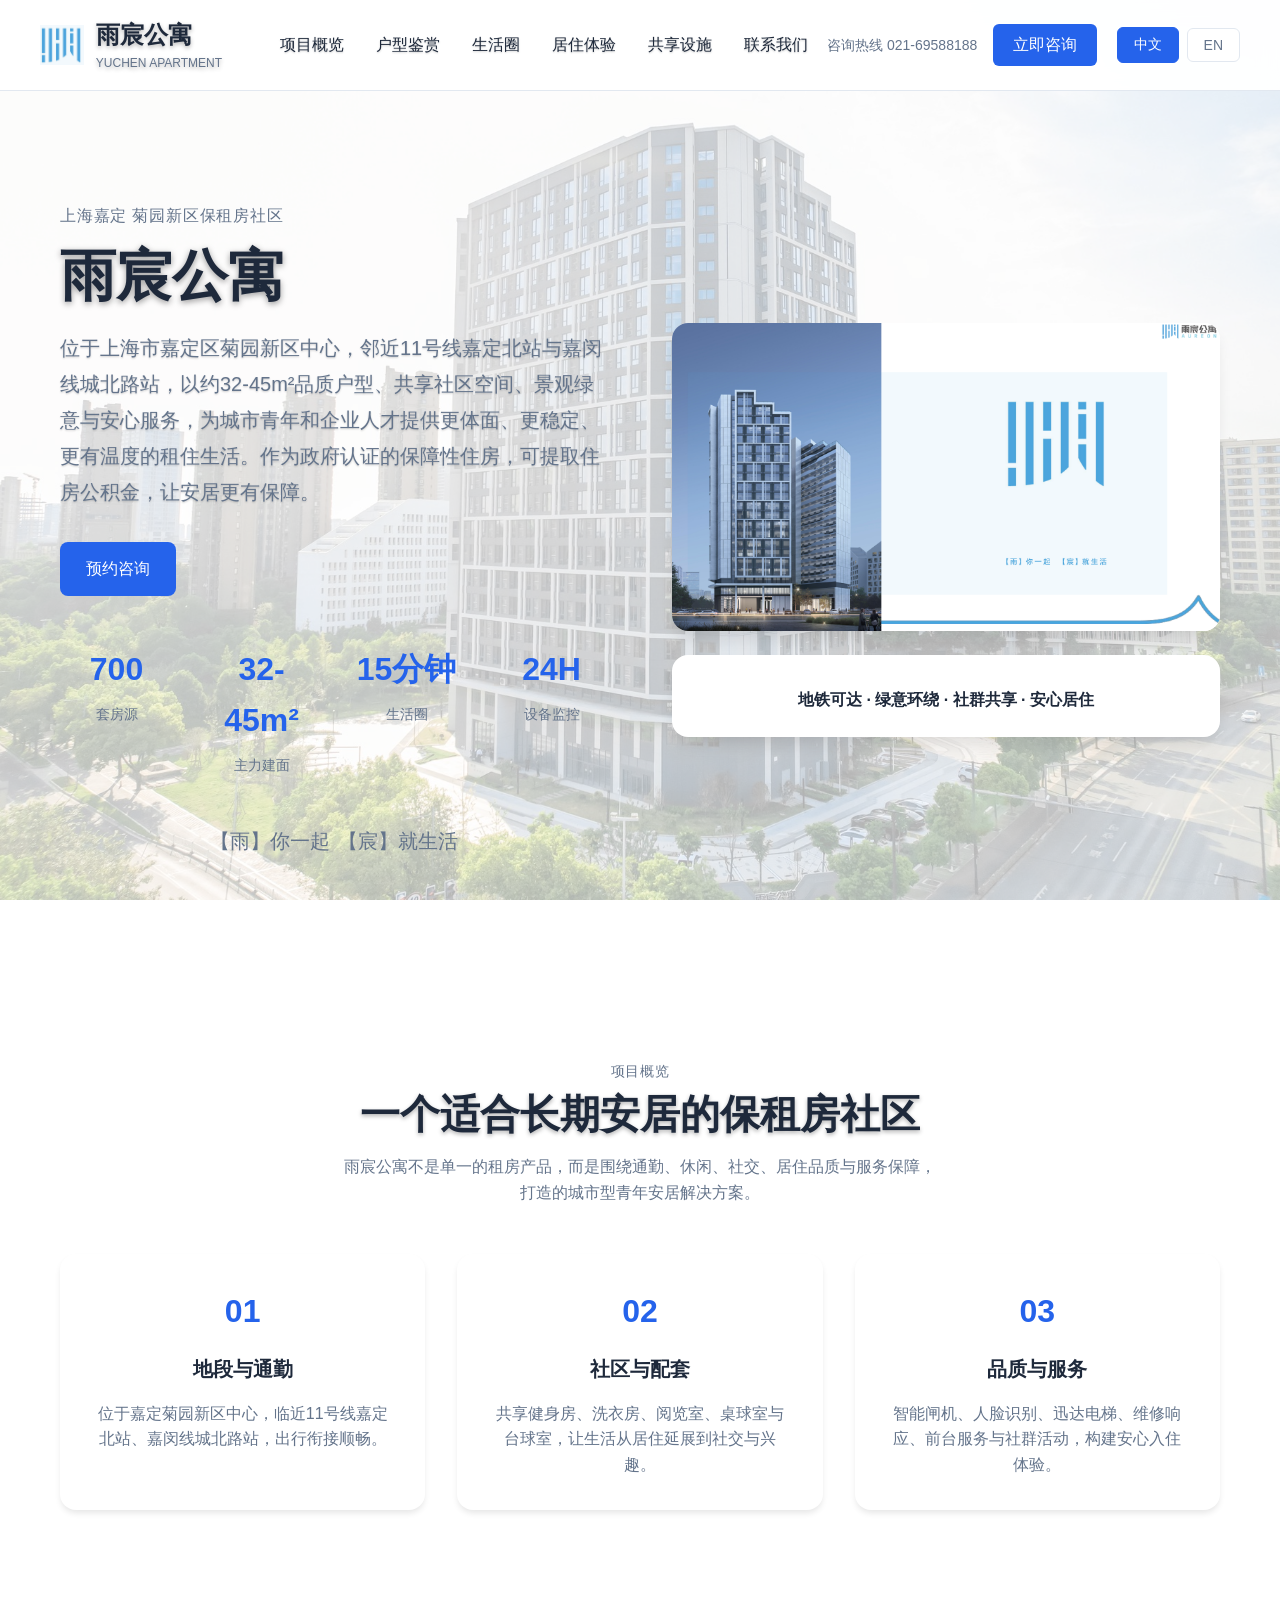
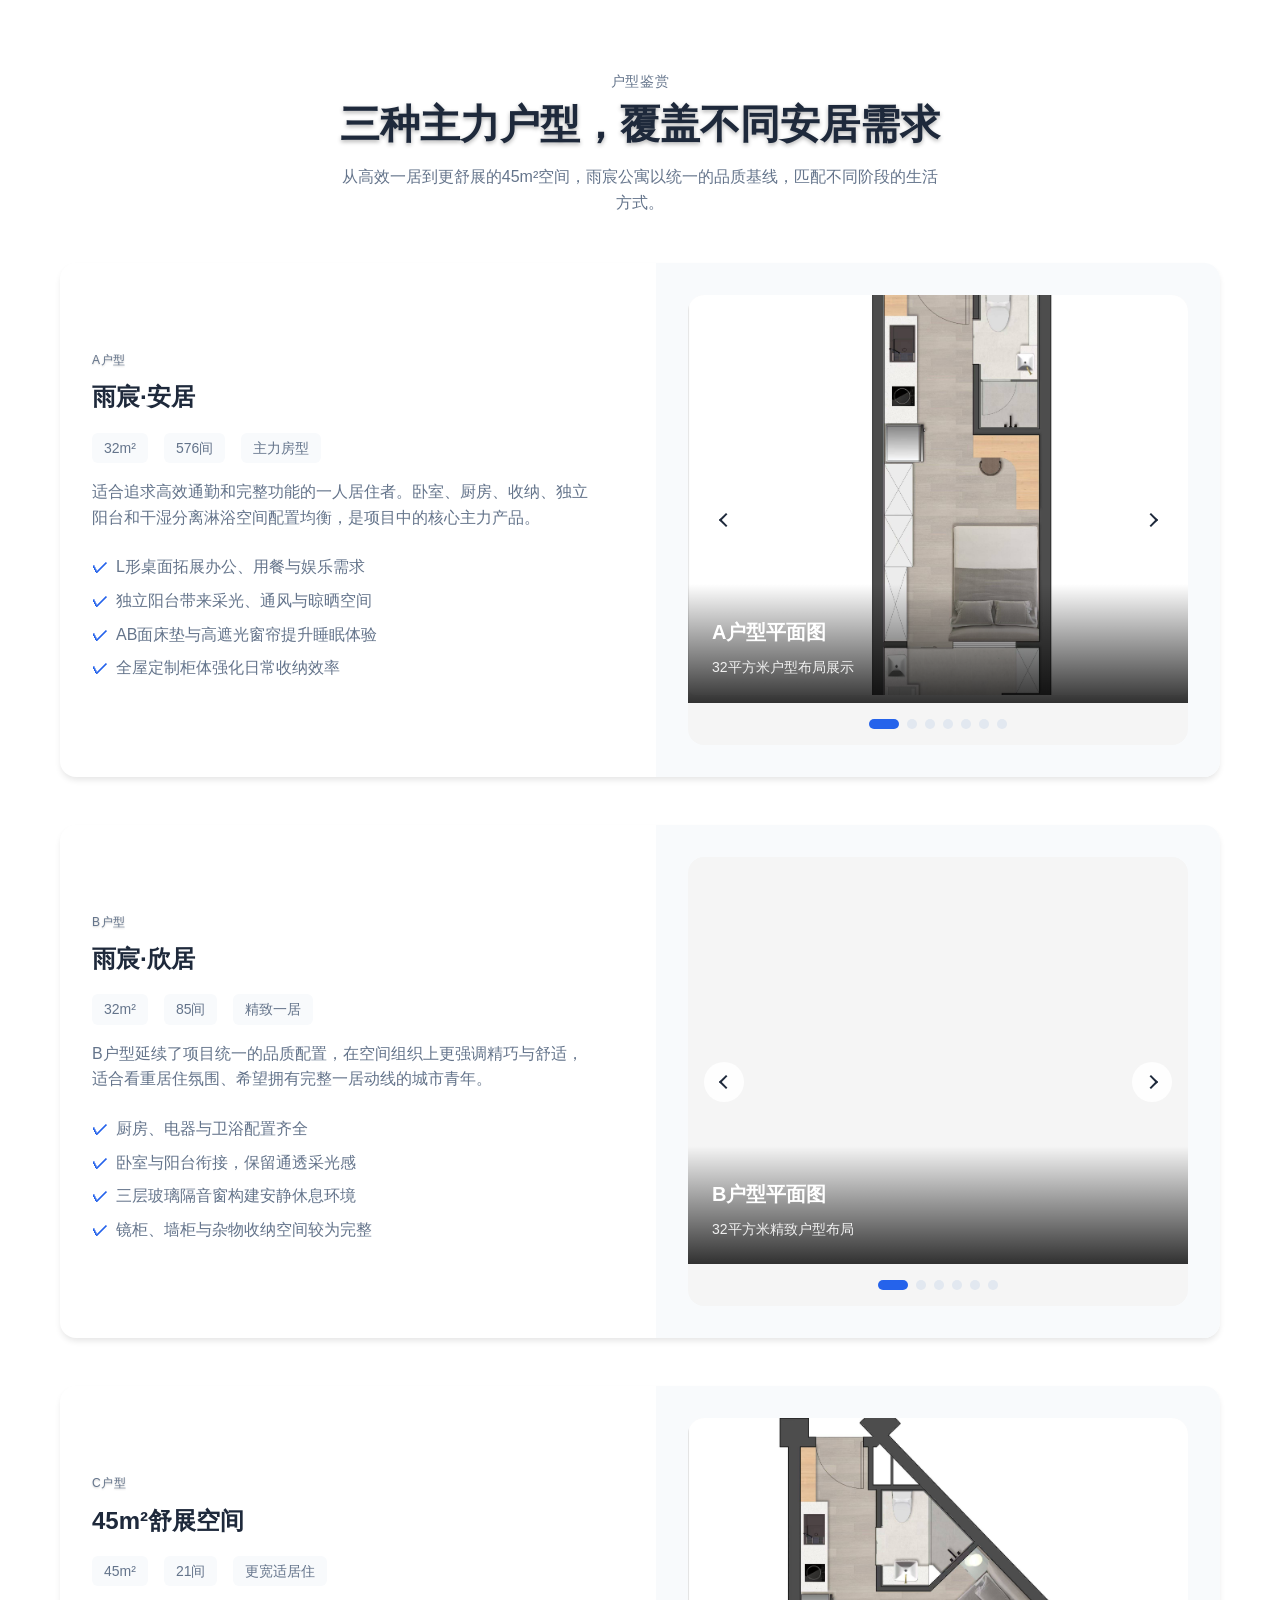
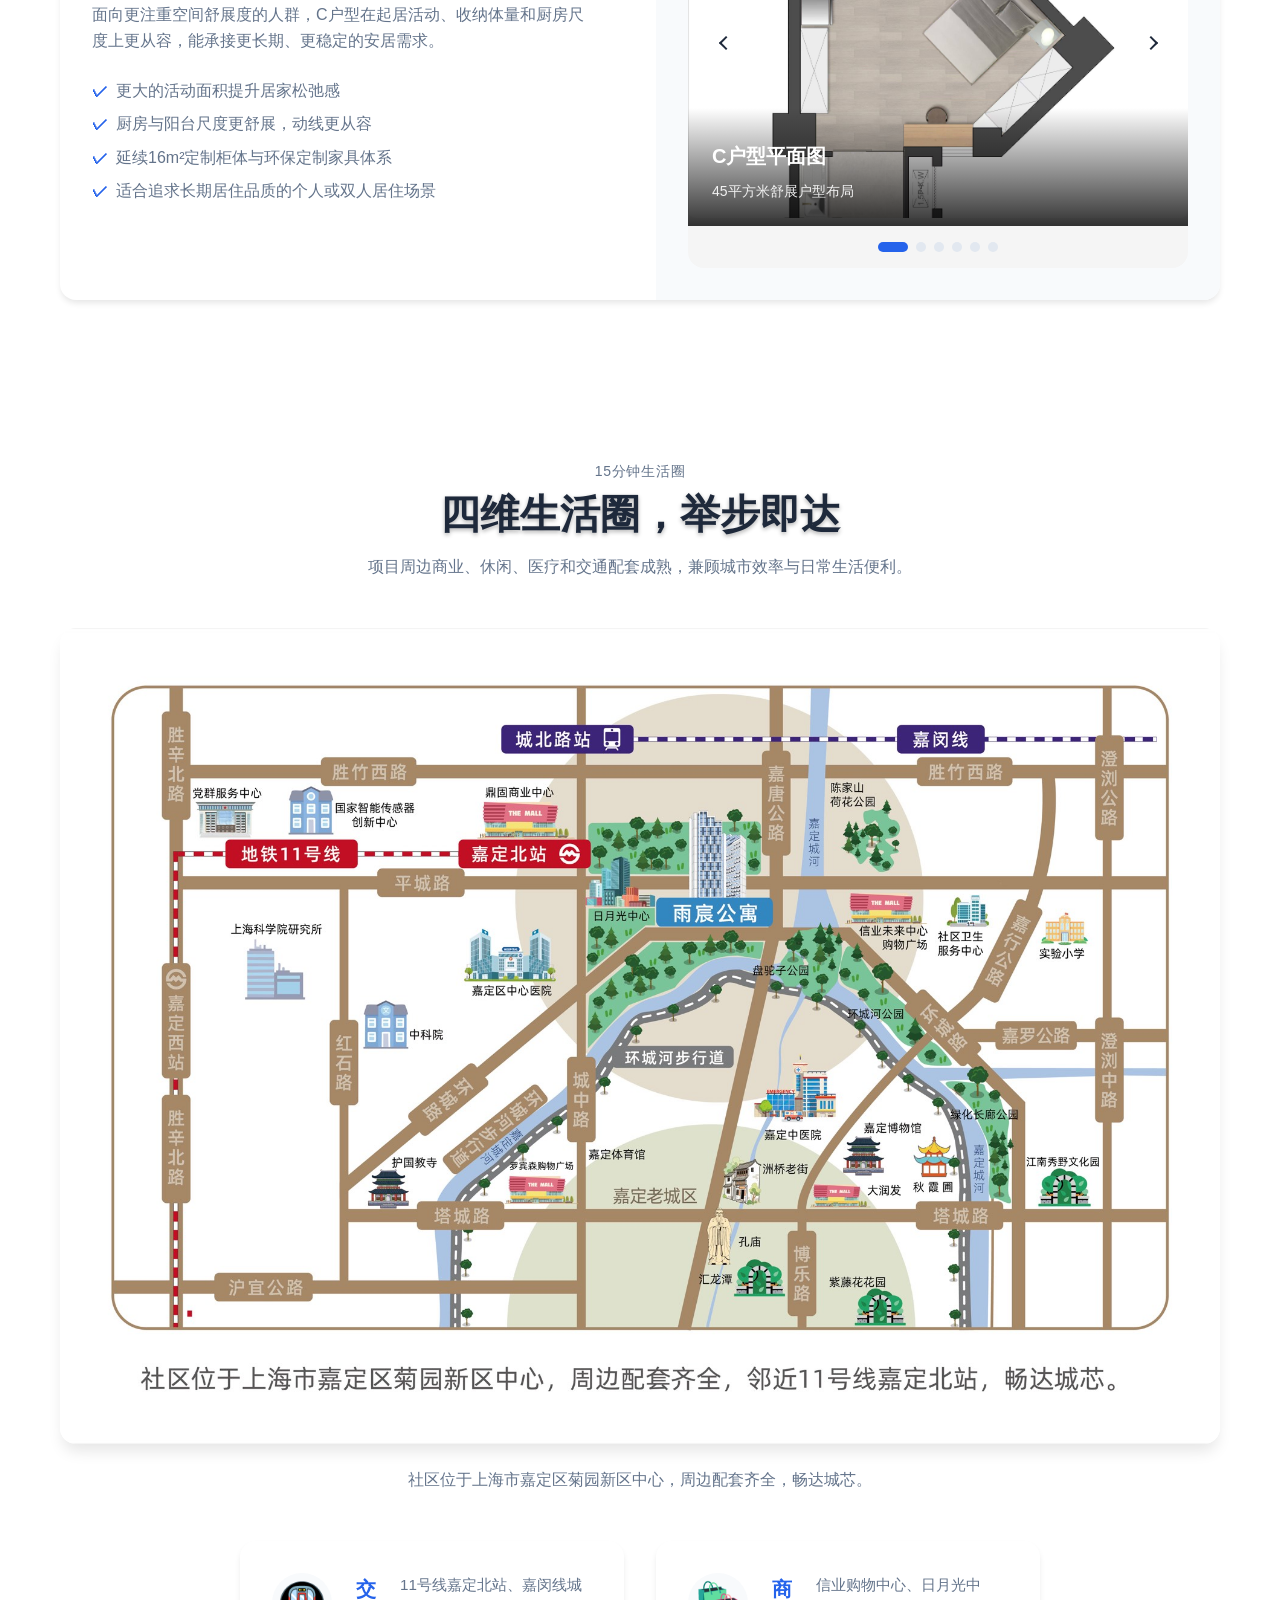
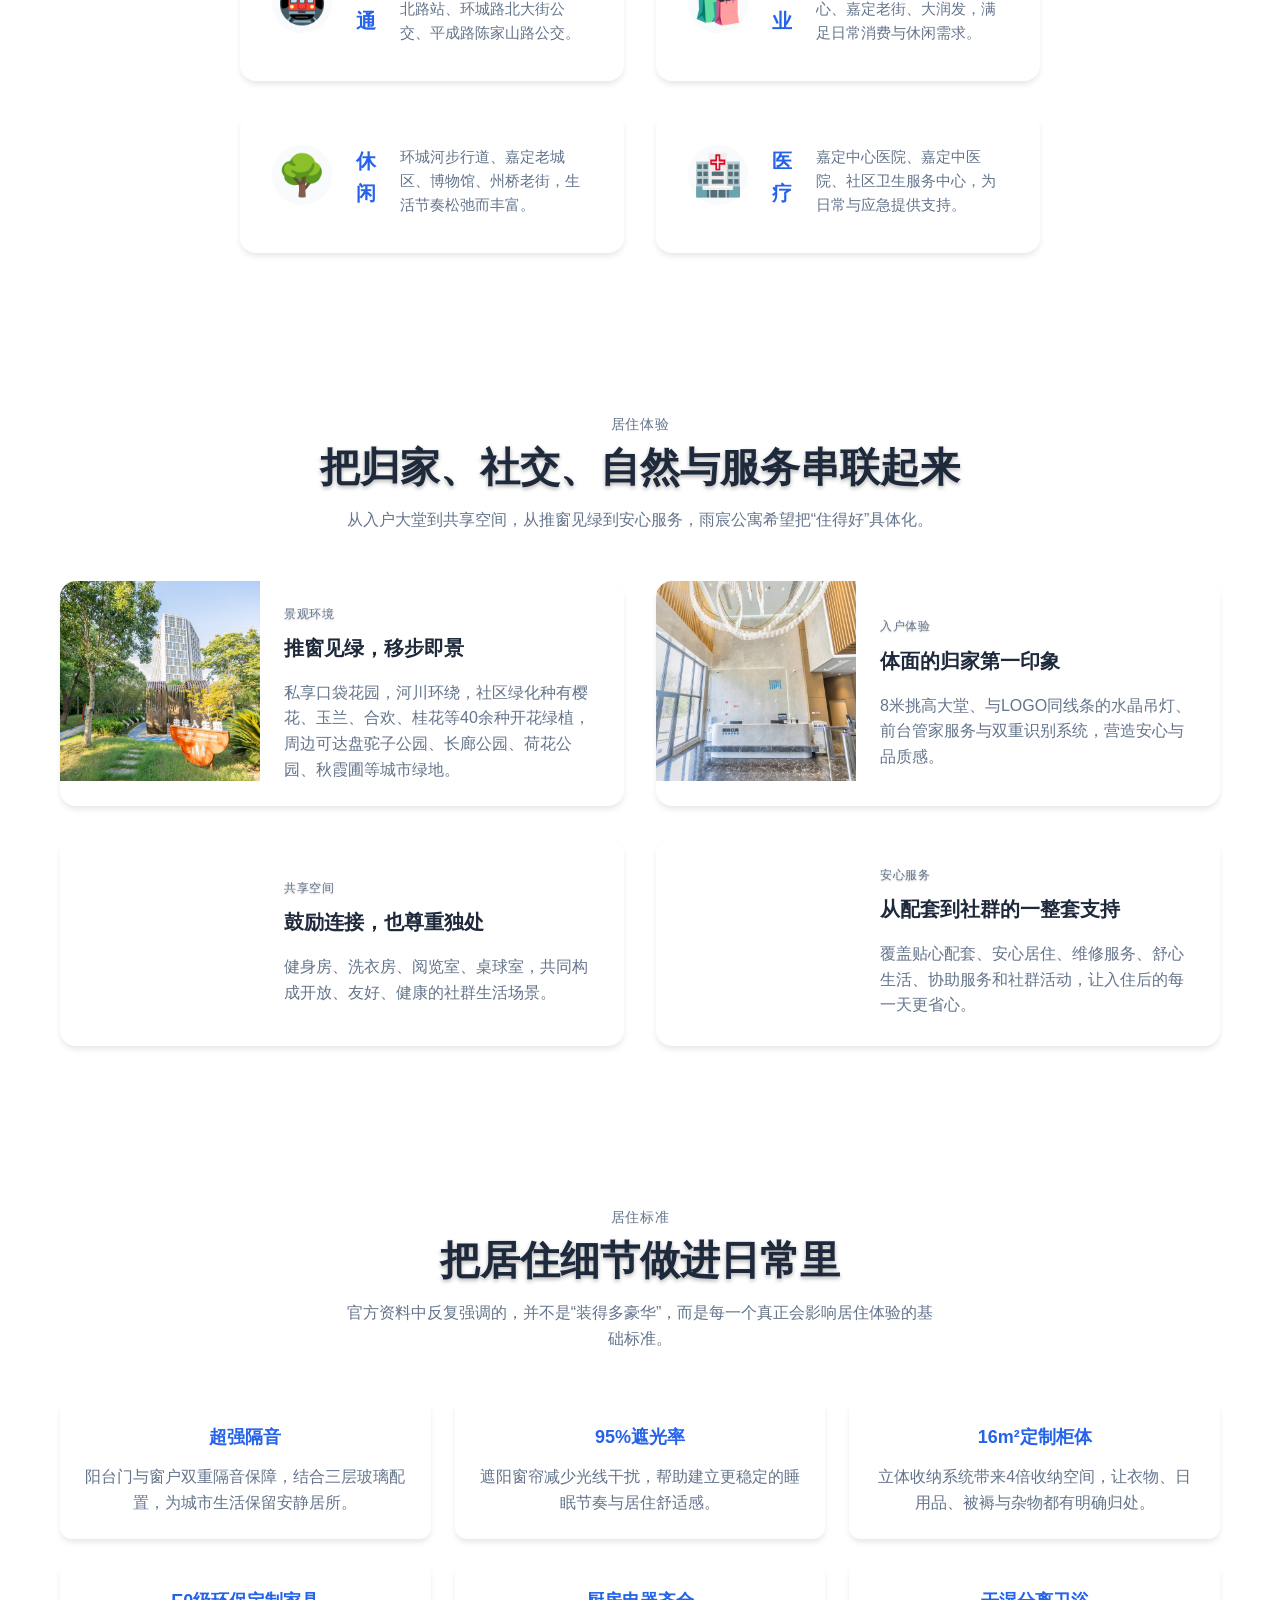
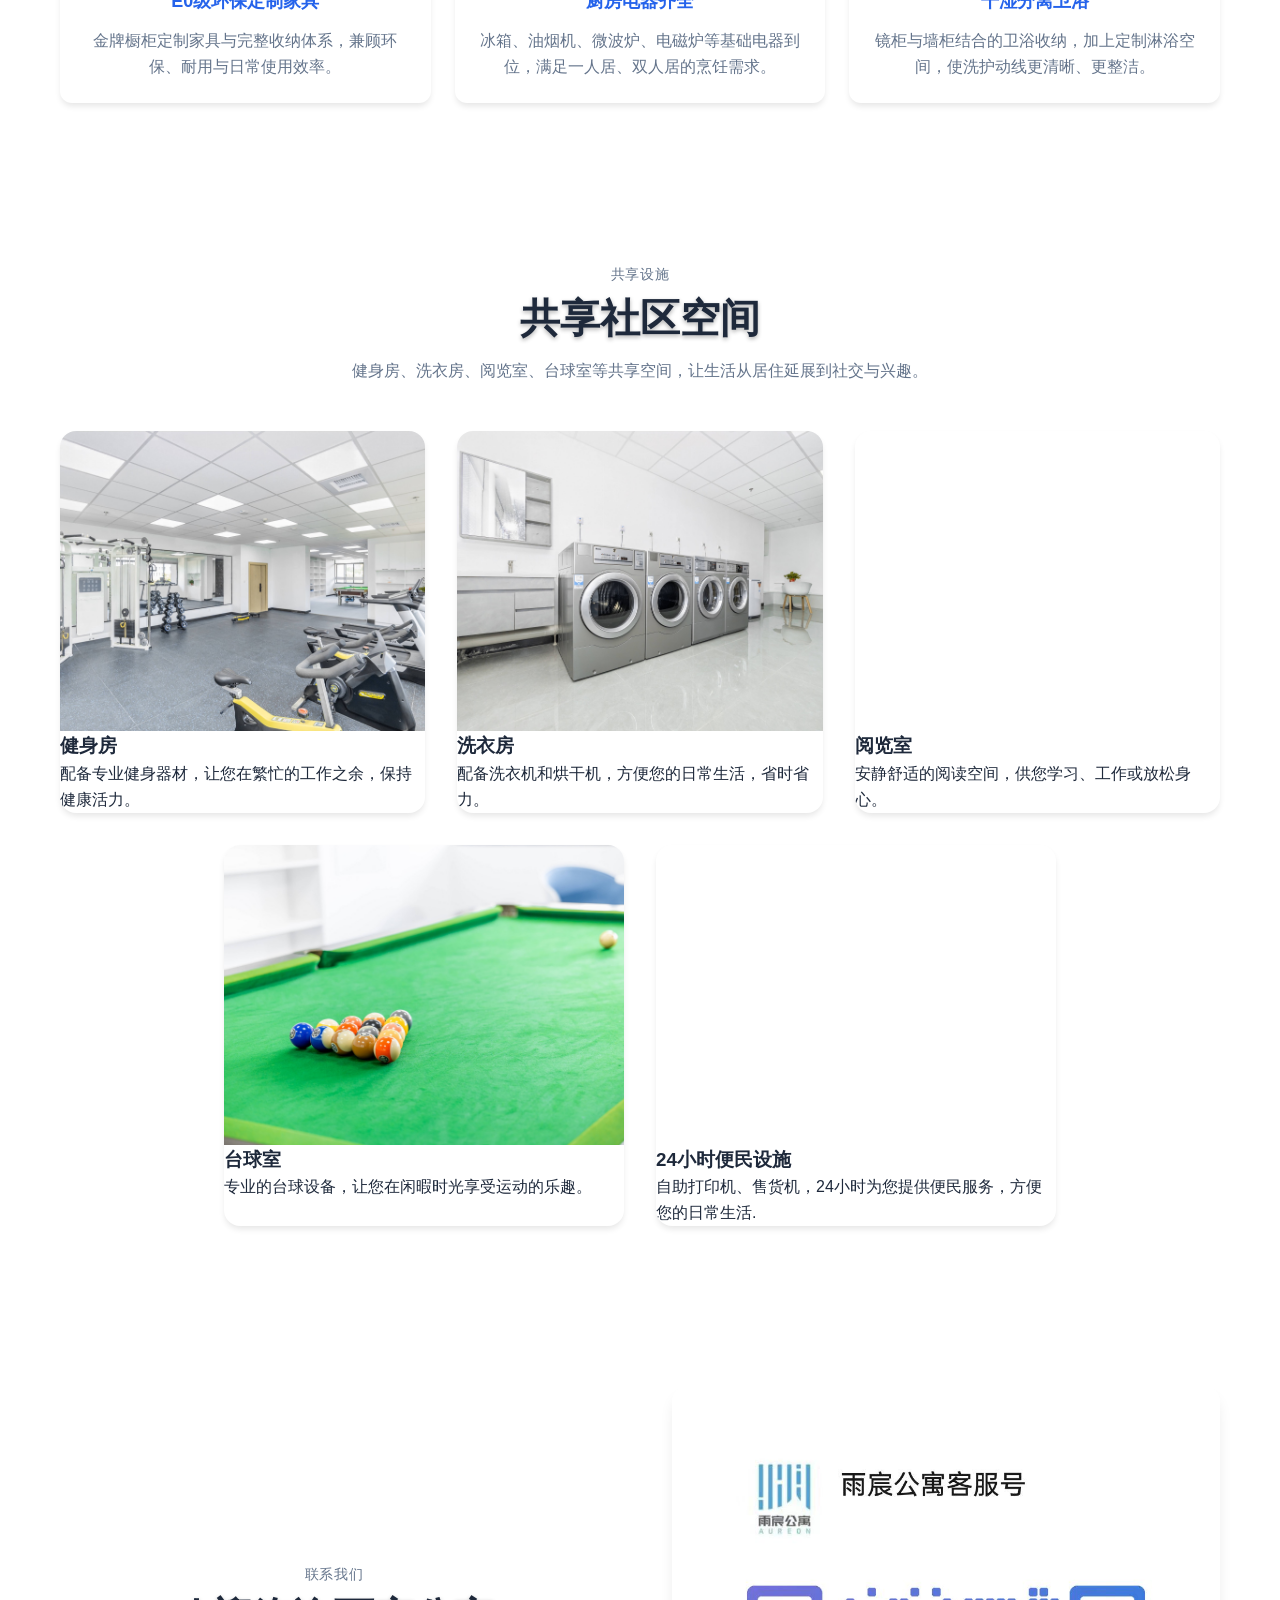
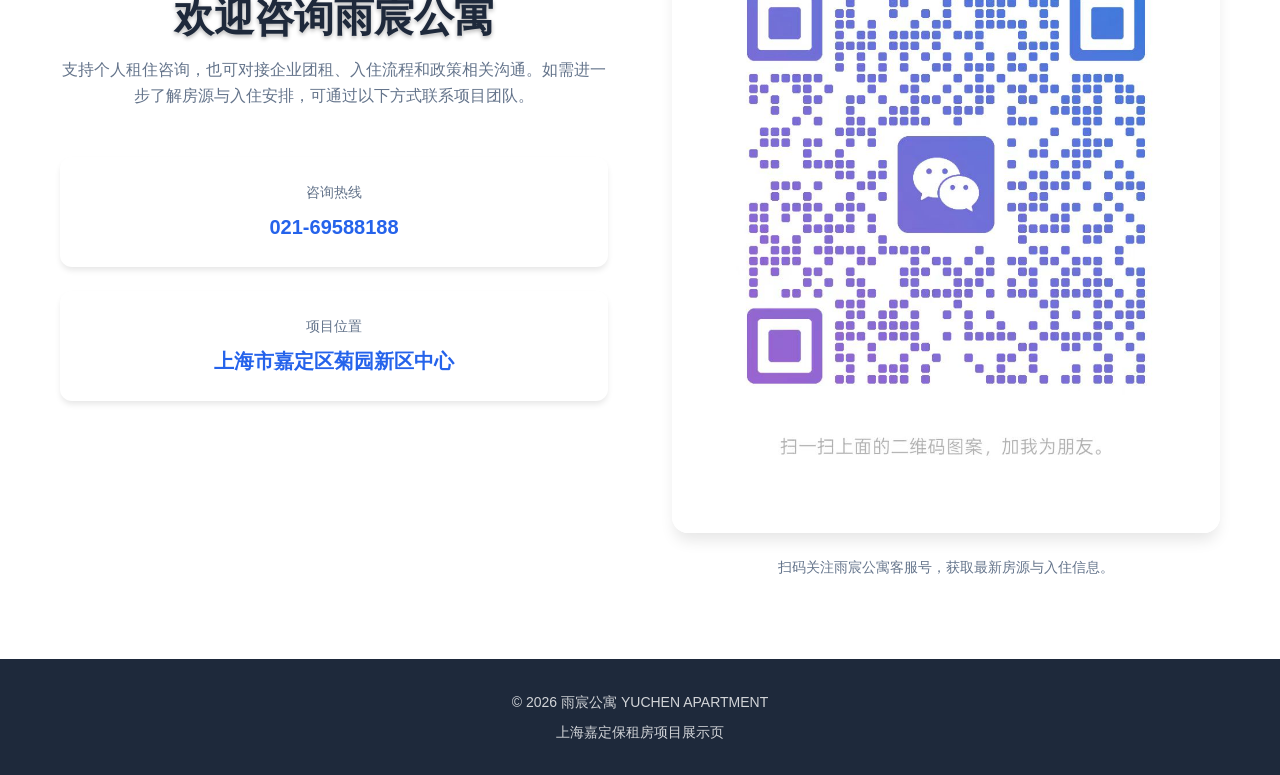
==== commit 001ac22f: "Fix hero image path" ====
--- a/index.html
+++ b/index.html
@@ -122,7 +122,7 @@
 
           <div class="hero-visual reveal">
             <div class="hero-card hero-card-main">
-              <img src=".preview/page-1.png"  data-i18n-attr="alt,hero.image_alt">
+              <img src="images/page-1.png"  data-i18n-attr="alt,hero.image_alt">
             </div>
             <div class="hero-card hero-card-note">
               <strong data-i18n="hero.note_text">地铁可达 · 绿意环绕 · 社群共享 · 安心居住</strong>
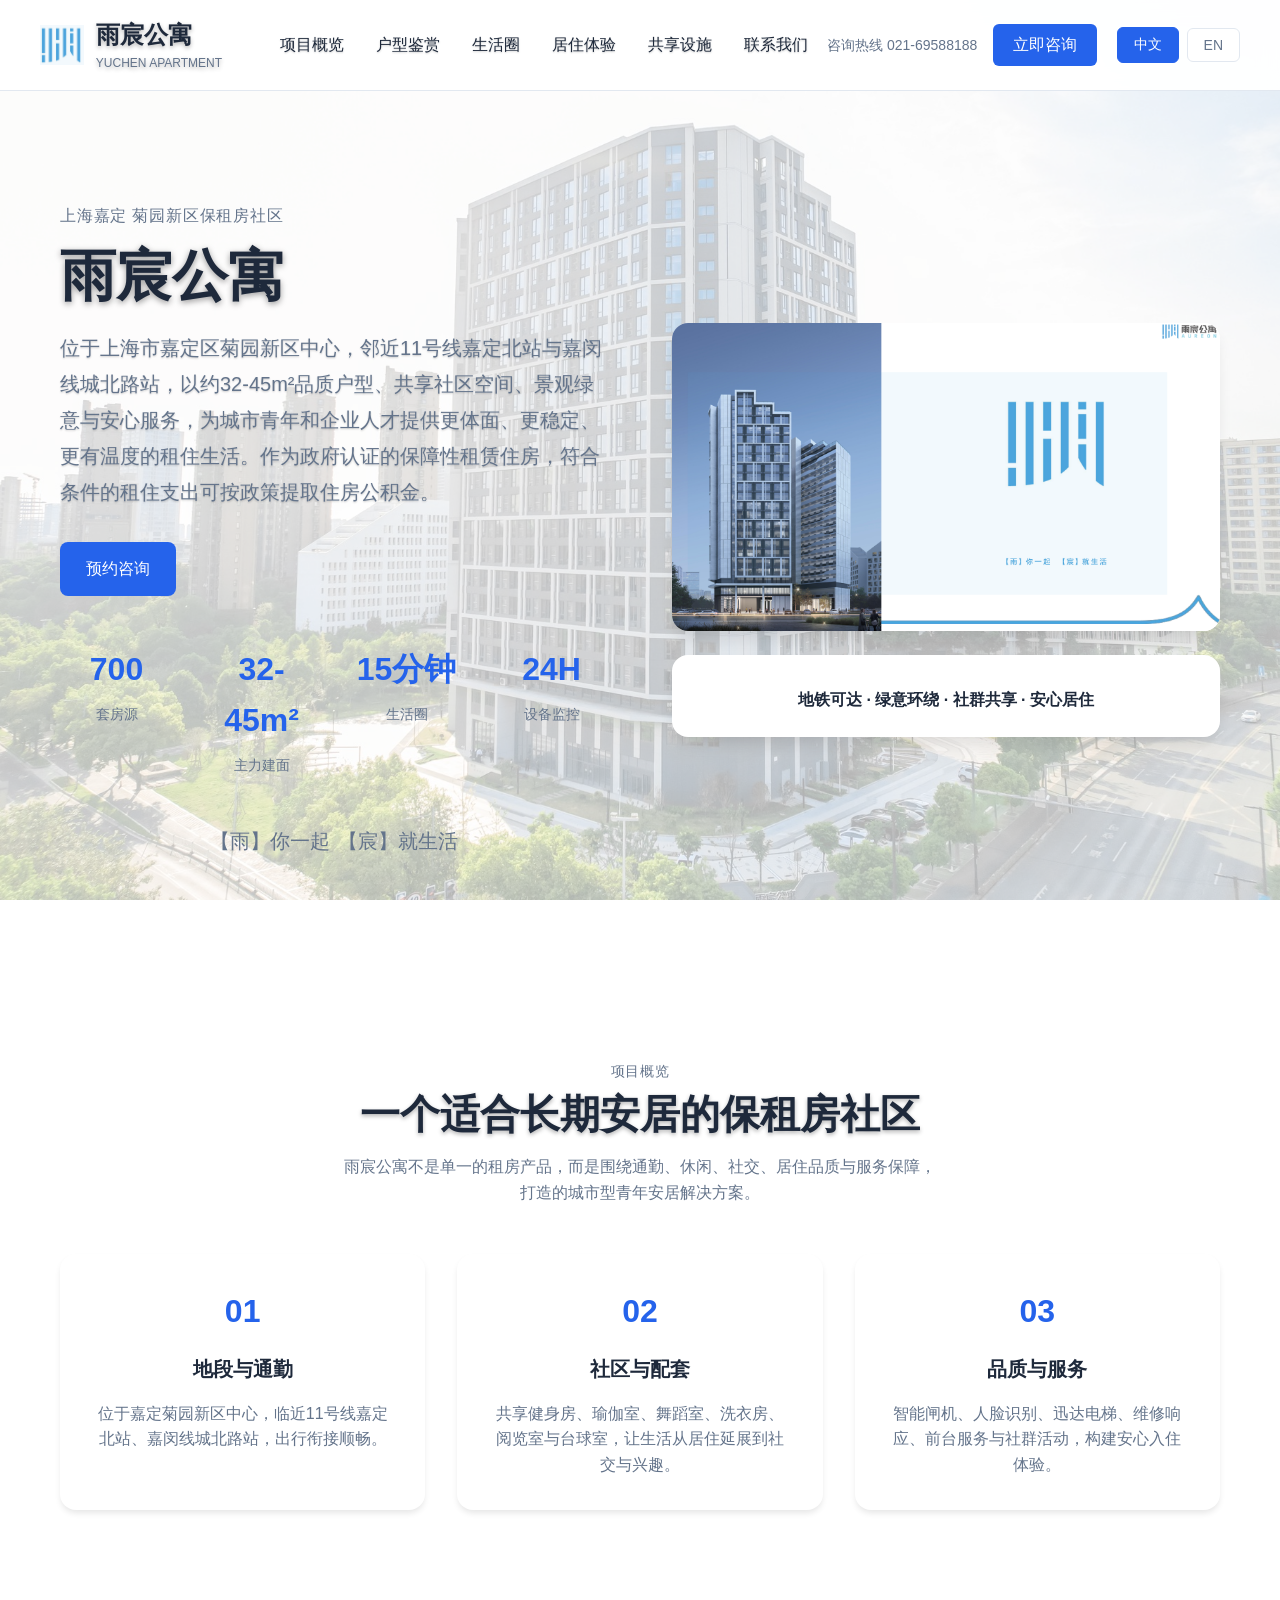
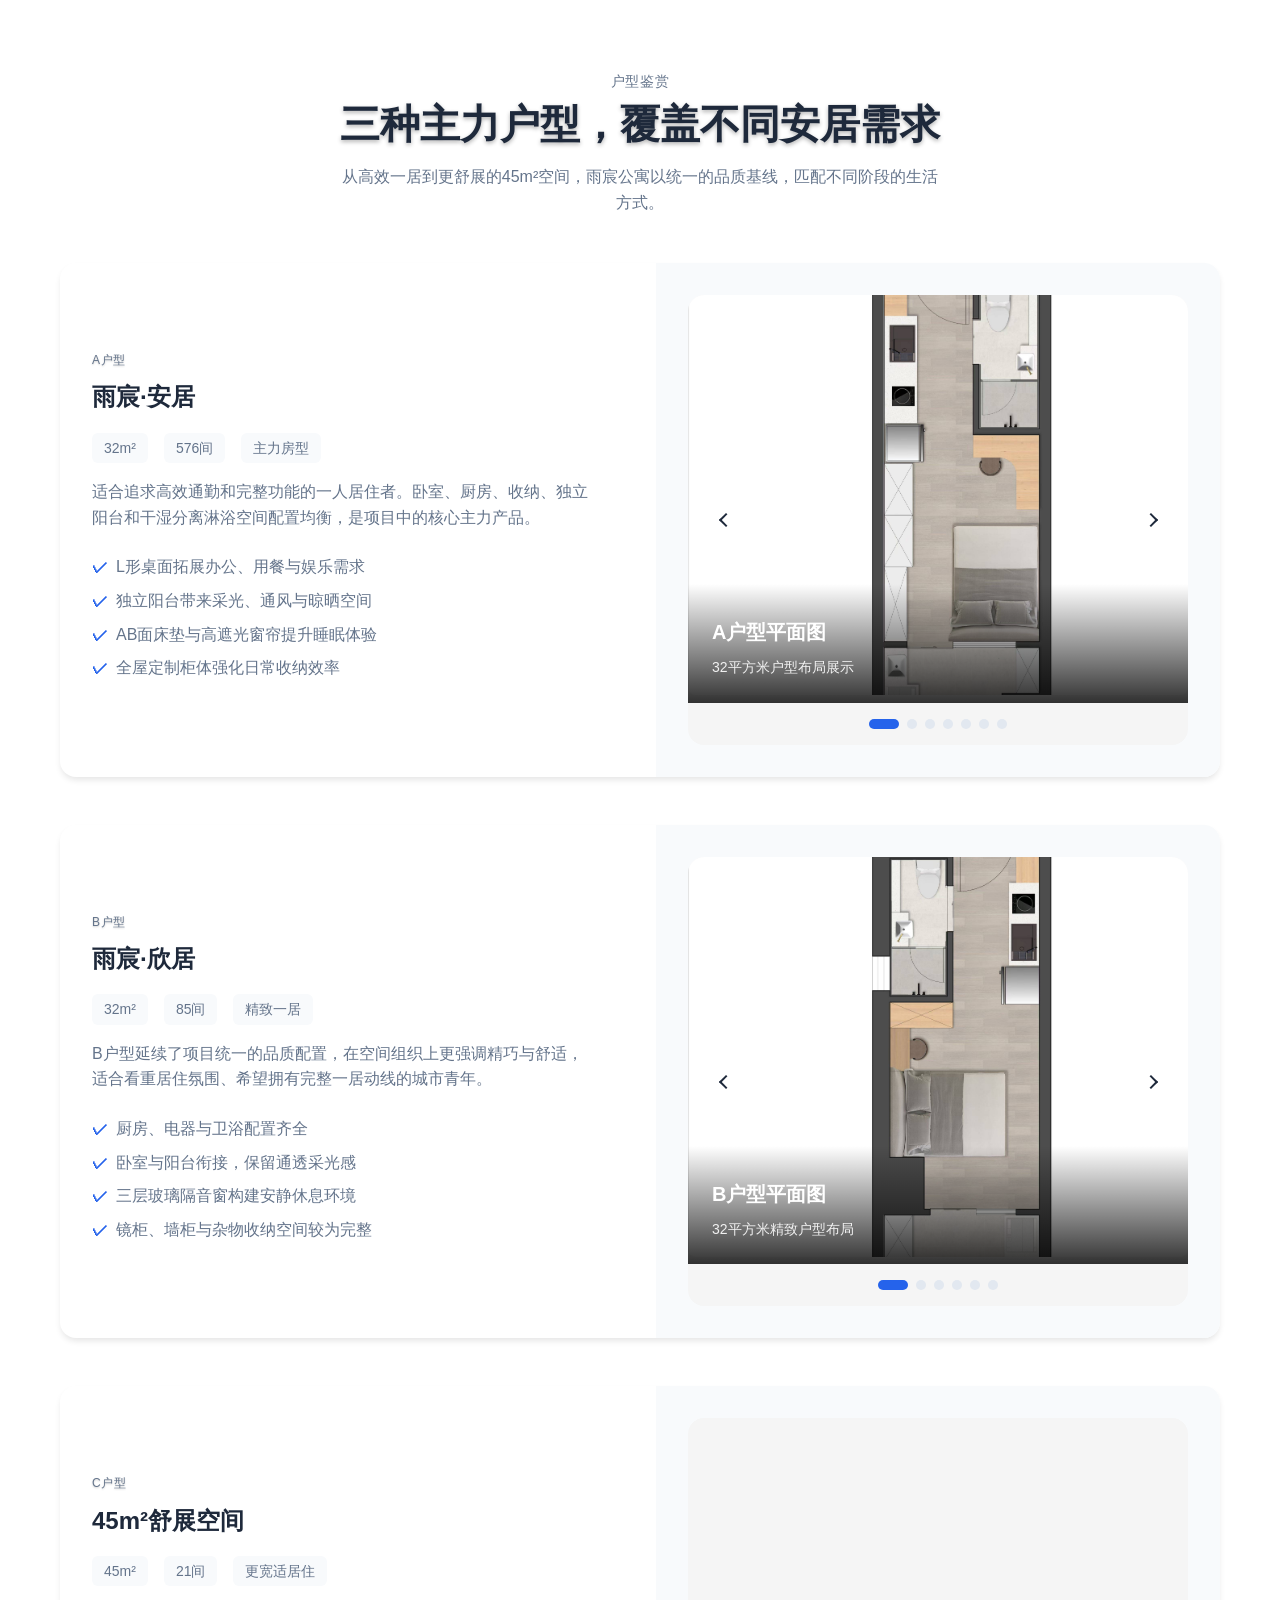
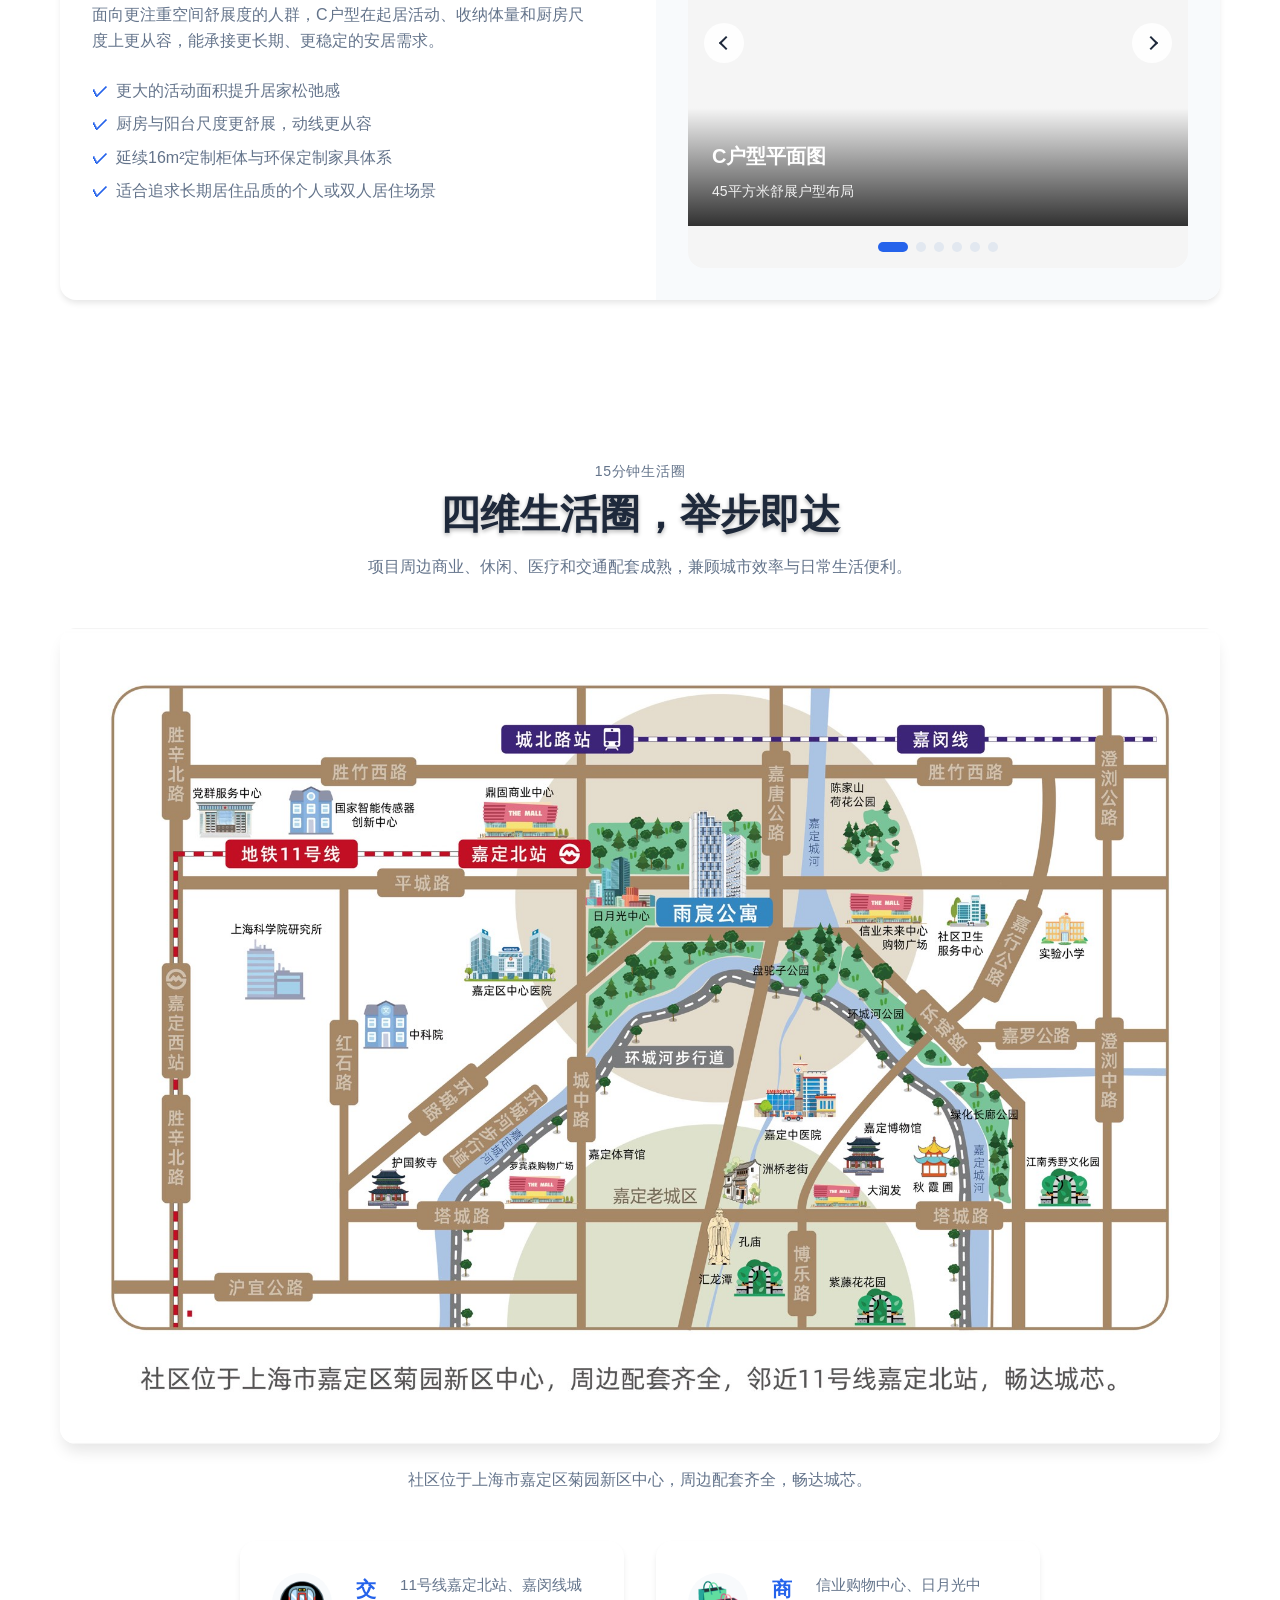
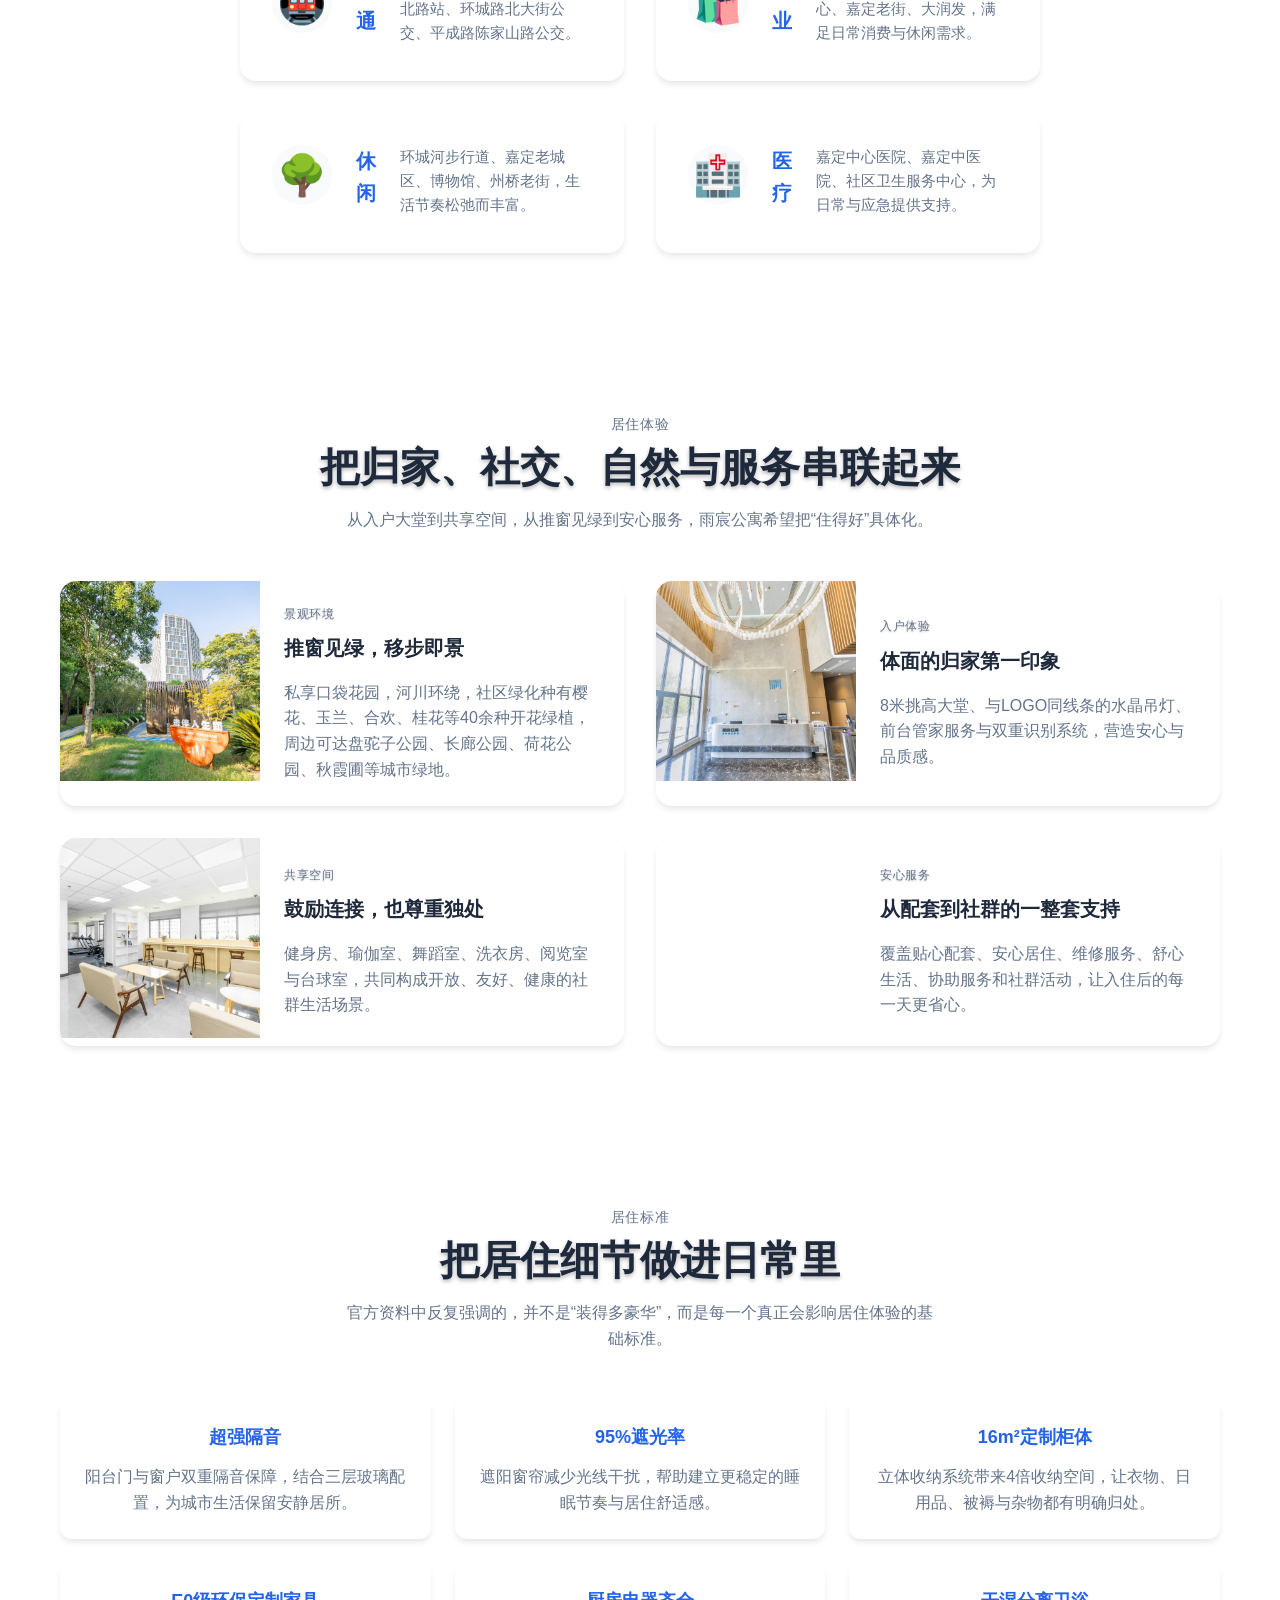
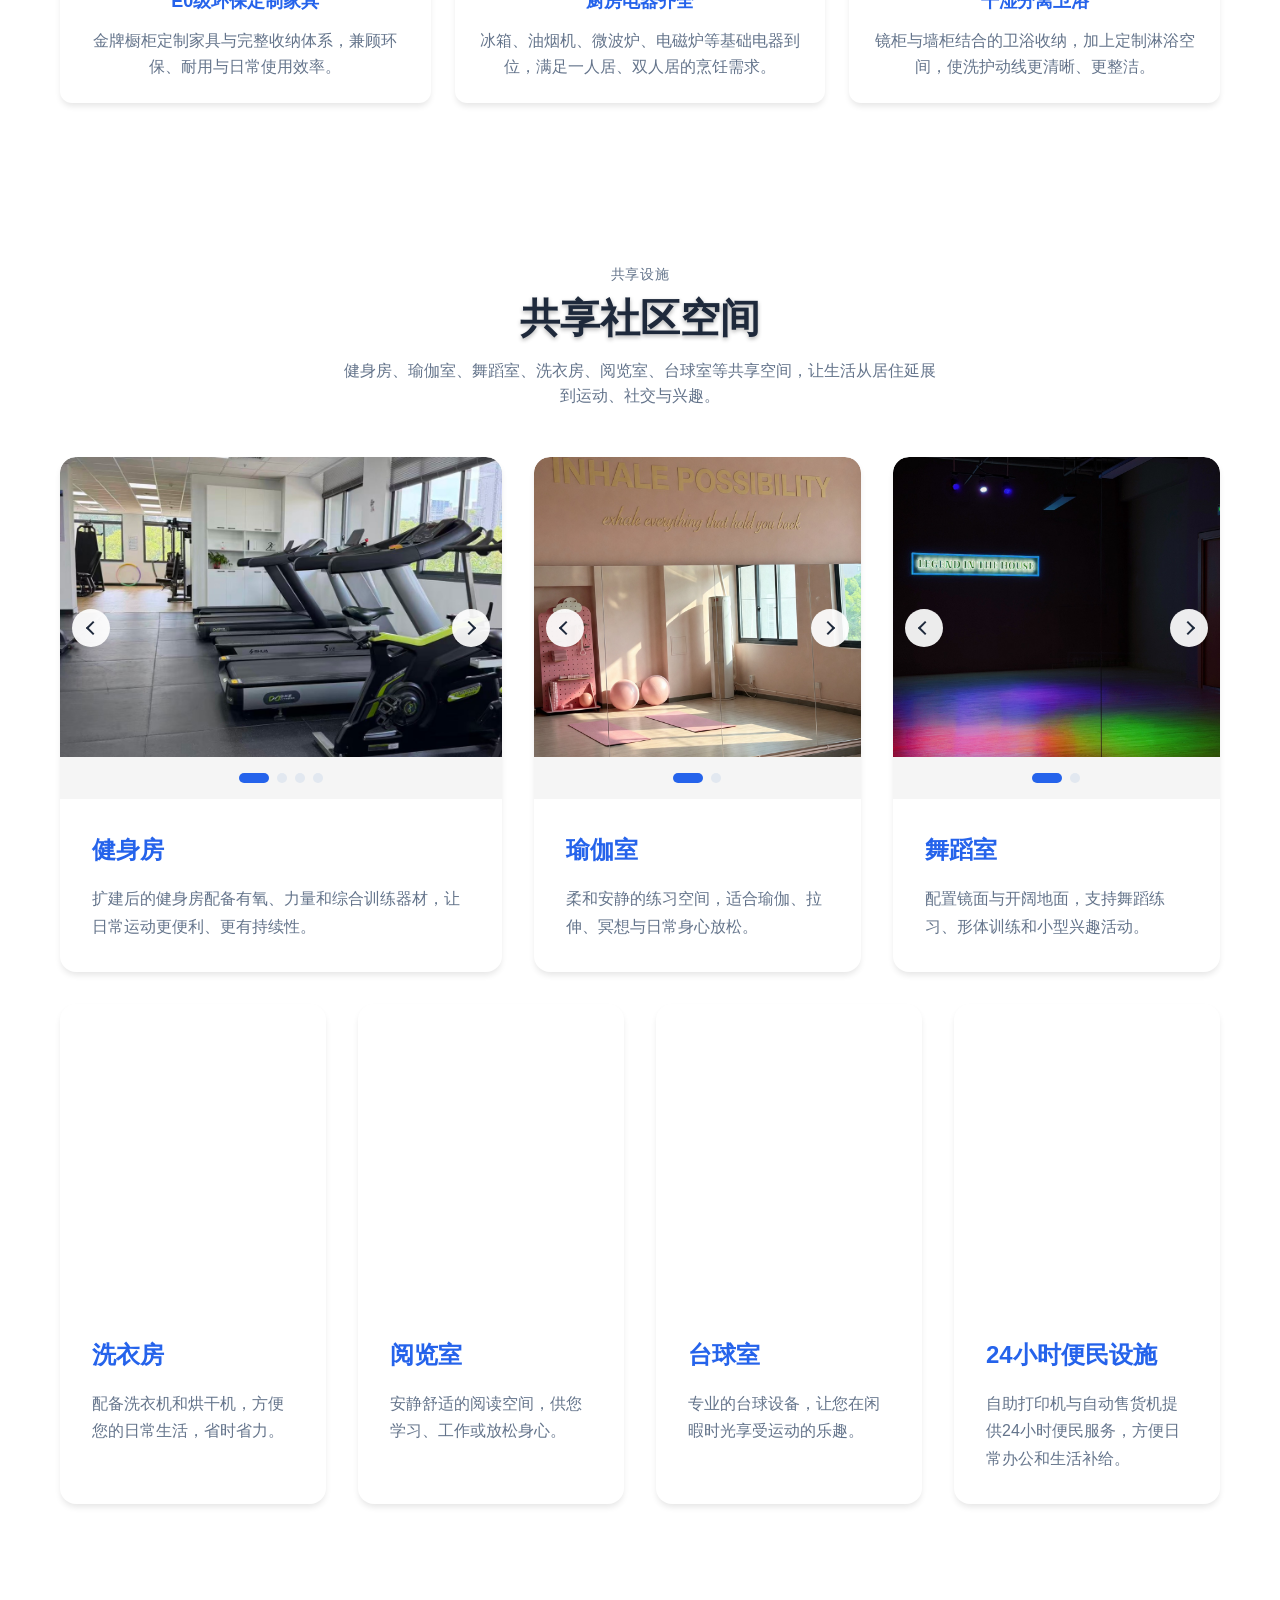
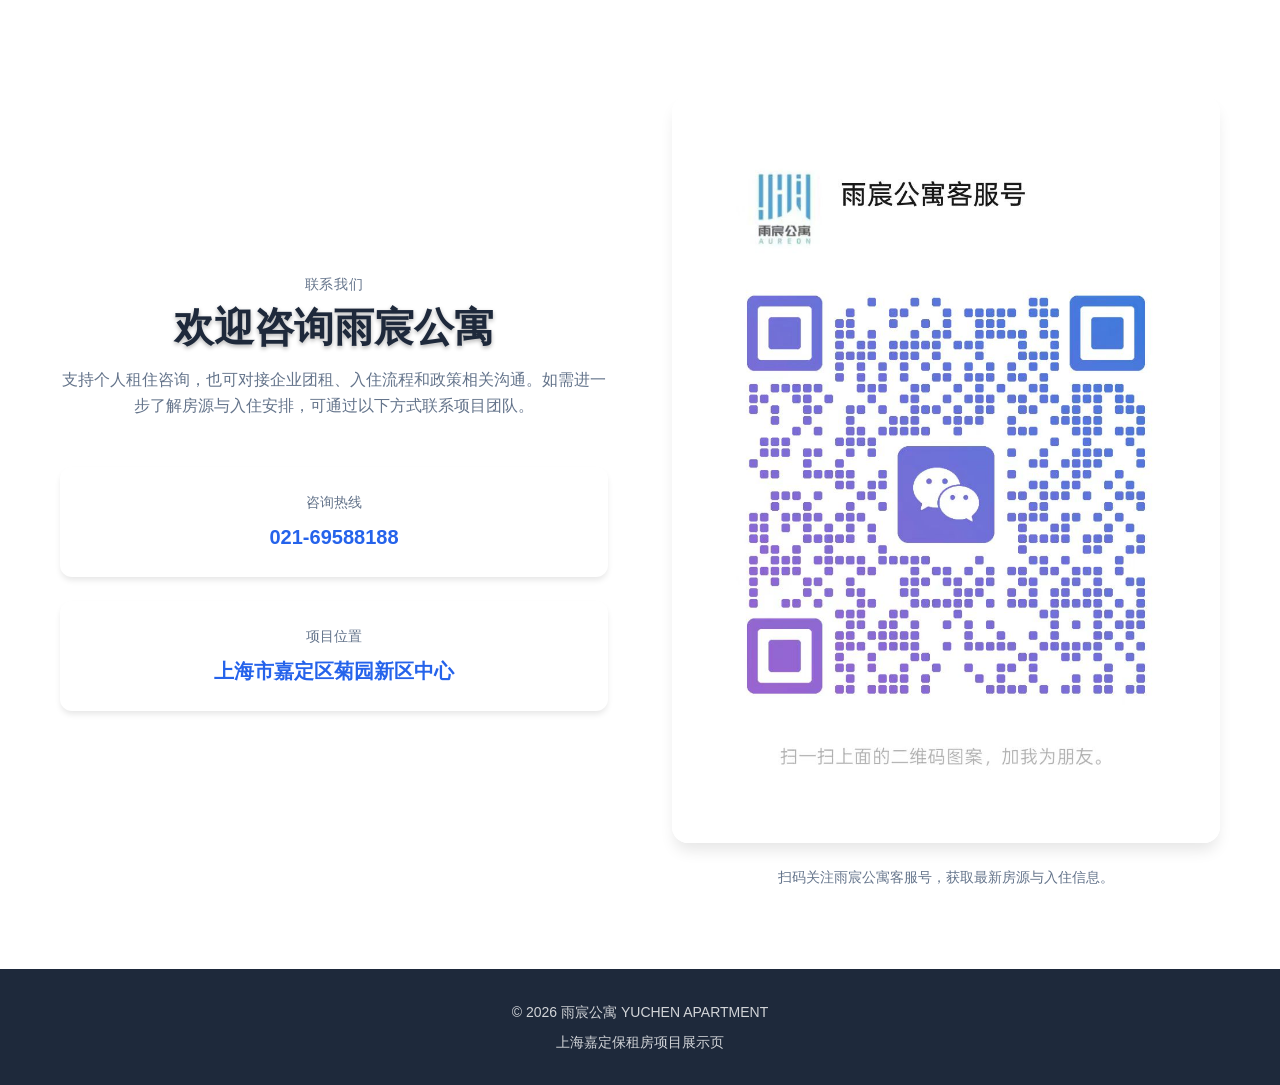
==== commit 09360bc2: "Update amenities gallery and cleanup site files" ====
--- a/index.html
+++ b/index.html
@@ -122,7 +122,7 @@
 
           <div class="hero-visual reveal">
             <div class="hero-card hero-card-main">
-              <img src="images/page-1.png"  data-i18n-attr="alt,hero.image_alt">
+              <img src="images/page-1.png" alt="雨宸公寓项目主视觉" data-i18n="hero.image_alt" data-i18n-attr="alt">
             </div>
             <div class="hero-card hero-card-note">
               <strong data-i18n="hero.note_text">地铁可达 · 绿意环绕 · 社群共享 · 安心居住</strong>
@@ -545,46 +545,99 @@
           <div class="section-heading reveal">
             <p class="eyebrow" data-i18n="amenities.eyebrow">Shared Amenities</p>
             <h2 data-i18n="amenities.title">共享社区空间</h2>
-            <p data-i18n="amenities.text">健身房、洗衣房、阅览室、台球室等共享空间，让生活从居住延展到社交与兴趣。</p>
-          </div>
-
-          <div class="amenities-grid reveal">
-            <article class="amenity-card reveal top-row">
-              <img src="images/amenities/健身房.jpg" alt="健身房" decoding="async">
+            <p data-i18n="amenities.text">健身房、瑜伽室、舞蹈室、洗衣房、阅览室、台球室等共享空间，让生活从居住延展到运动、社交与兴趣。</p>
+          </div>
+
+          <div class="amenities-feature-grid reveal">
+            <article class="amenity-card amenity-card-feature reveal">
+              <div class="image-carousel amenity-carousel" id="carousel-gym">
+                <div class="carousel-container">
+                  <div class="carousel-slide">
+                    <img src="images/amenities/健身房1.jpg" alt="健身房器械区" loading="lazy" decoding="async">
+                  </div>
+                  <div class="carousel-slide">
+                    <img src="images/amenities/健身房2.jpg" alt="健身房力量训练区" loading="lazy" decoding="async">
+                  </div>
+                  <div class="carousel-slide">
+                    <img src="images/amenities/健身房3.jpg" alt="健身房有氧训练区" loading="lazy" decoding="async">
+                  </div>
+                  <div class="carousel-slide">
+                    <img src="images/amenities/健身房4.jpg" alt="健身房综合训练区" loading="lazy" decoding="async">
+                  </div>
+                </div>
+                <button class="carousel-nav prev" aria-label="Previous image"></button>
+                <button class="carousel-nav next" aria-label="Next image"></button>
+              </div>
               <div class="amenity-content">
                 <h3 data-i18n="amenities.gym.title">健身房</h3>
-                <p data-i18n="amenities.gym.text">配备专业健身器材，让您在繁忙的工作之余，保持健康活力。</p>
-              </div>
-            </article>
-            <article class="amenity-card reveal top-row">
-              <img src="images/amenities/洗衣房.jpg" alt="洗衣房" decoding="async">
+                <p data-i18n="amenities.gym.text">扩建后的健身房配备有氧、力量和综合训练器材，让日常运动更便利、更有持续性。</p>
+              </div>
+            </article>
+            <article class="amenity-card reveal">
+              <div class="image-carousel amenity-carousel" id="carousel-yoga">
+                <div class="carousel-container">
+                  <div class="carousel-slide">
+                    <img src="images/amenities/瑜伽室1.jpg" alt="瑜伽室练习空间" loading="lazy" decoding="async">
+                  </div>
+                  <div class="carousel-slide">
+                    <img src="images/amenities/瑜伽室2.jpg" alt="瑜伽室休憩空间" loading="lazy" decoding="async">
+                  </div>
+                </div>
+                <button class="carousel-nav prev" aria-label="Previous image"></button>
+                <button class="carousel-nav next" aria-label="Next image"></button>
+              </div>
+              <div class="amenity-content">
+                <h3 data-i18n="amenities.yoga.title">瑜伽室</h3>
+                <p data-i18n="amenities.yoga.text">柔和安静的练习空间，适合瑜伽、拉伸、冥想与日常身心放松。</p>
+              </div>
+            </article>
+            <article class="amenity-card reveal">
+              <div class="image-carousel amenity-carousel" id="carousel-dance">
+                <div class="carousel-container">
+                  <div class="carousel-slide">
+                    <img src="images/amenities/舞蹈室1.jpg" alt="舞蹈室镜面练习区" loading="lazy" decoding="async">
+                  </div>
+                  <div class="carousel-slide">
+                    <img src="images/amenities/舞蹈室2.jpg" alt="舞蹈室活动空间" loading="lazy" decoding="async">
+                  </div>
+                </div>
+                <button class="carousel-nav prev" aria-label="Previous image"></button>
+                <button class="carousel-nav next" aria-label="Next image"></button>
+              </div>
+              <div class="amenity-content">
+                <h3 data-i18n="amenities.dance.title">舞蹈室</h3>
+                <p data-i18n="amenities.dance.text">配置镜面与开阔地面，支持舞蹈练习、形体训练和小型兴趣活动。</p>
+              </div>
+            </article>
+          </div>
+
+          <div class="amenities-grid amenities-life-grid reveal">
+            <article class="amenity-card reveal">
+              <img src="images/amenities/洗衣房.jpg" alt="洗衣房" loading="lazy" decoding="async">
               <div class="amenity-content">
                 <h3 data-i18n="amenities.laundry.title">洗衣房</h3>
                 <p data-i18n="amenities.laundry.text">配备洗衣机和烘干机，方便您的日常生活，省时省力。</p>
               </div>
             </article>
-            <article class="amenity-card reveal top-row">
-              <img src="images/amenities/休闲区与阅览室.jpg" alt="阅览室" decoding="async">
+            <article class="amenity-card reveal">
+              <img src="images/amenities/休闲区与阅览室.jpg" alt="阅览室" loading="lazy" decoding="async">
               <div class="amenity-content">
                 <h3 data-i18n="amenities.reading.title">阅览室</h3>
                 <p data-i18n="amenities.reading.text">安静舒适的阅读空间，供您学习、工作或放松身心。</p>
               </div>
             </article>
-          </div>
-
-          <div class="amenities-bottom-row reveal">
-            <article class="amenity-card">
-              <img src="images/amenities/台球室.jpg" alt="台球室" decoding="async">
+            <article class="amenity-card reveal">
+              <img src="images/amenities/台球室.jpg" alt="台球室" loading="lazy" decoding="async">
               <div class="amenity-content">
                 <h3 data-i18n="amenities.billiards.title">台球室</h3>
                 <p data-i18n="amenities.billiards.text">专业的台球设备，让您在闲暇时光享受运动的乐趣。</p>
               </div>
             </article>
-            <article class="amenity-card">
-              <img src="images/amenities/24小时自助打印机 自动售货机.jpg" alt="24小时便民设施" decoding="async">
+            <article class="amenity-card reveal">
+              <img src="images/amenities/24小时自助打印机 自动售货机.jpg" alt="24小时便民设施" loading="lazy" decoding="async">
               <div class="amenity-content">
                 <h3 data-i18n="amenities.convenience.title">24小时便民设施</h3>
-                <p data-i18n="amenities.convenience.text">自助打印机、售货机，24小时为您提供便民服务，方便您的日常生活。</p>
+                <p data-i18n="amenities.convenience.text">自助打印机与自动售货机提供24小时便民服务，方便日常办公和生活补给。</p>
               </div>
             </article>
           </div>
@@ -617,7 +670,7 @@
                       </div>
 
           <figure class="contact-media reveal">
-            <img src="images/page-17.png" data-i18n="contact.media_alt" decoding="async">
+            <img src="images/page-17.png" alt="雨宸公寓官方联系方式与二维码" data-i18n="contact.media_alt" data-i18n-attr="alt" decoding="async">
             <figcaption data-i18n="contact.caption">
               扫码关注雨宸公寓客服号，获取最新房源与入住信息。
               <br>
--- a/styles.css
+++ b/styles.css
@@ -1584,33 +1584,26 @@
   background: var(--bg-secondary);
 }
 
+.amenities-feature-grid,
 .amenities-grid {
   display: grid;
-  grid-template-columns: repeat(3, 1fr);
   gap: 2rem;
   margin-bottom: 2rem;
 }
 
-.amenities-bottom-row {
-  display: flex;
-  justify-content: center;
-  gap: 2rem;
-  flex-wrap: wrap;
-}
-
-.amenities-bottom-row .amenity-card {
-  max-width: 400px;
+.amenities-feature-grid {
+  grid-template-columns: 1.35fr 1fr 1fr;
+}
+
+.amenities-grid {
+  grid-template-columns: repeat(4, 1fr);
 }
 
 /* Responsive adjustments for amenities */
 @media (max-width: 1024px) {
+  .amenities-feature-grid,
   .amenities-grid {
-    grid-template-columns: 1fr;
-  }
-
-  .amenities-bottom-row {
-    flex-direction: column;
-    align-items: center;
+    grid-template-columns: repeat(2, 1fr);
   }
 }
 
@@ -1630,17 +1623,19 @@
   box-shadow: 0 20px 25px -5px rgba(0, 0, 0, 0.1), 0 10px 10px -5px rgba(0, 0, 0, 0.04);
 }
 
-.amenity-card img {
+.amenity-card img,
+.amenity-carousel .carousel-slide img {
   width: 100%;
   height: 300px;
   object-fit: cover;
   transition: var(--transition);
 }
 
-.amenity-card:hover img {
+.amenity-card:hover > img {
   transform: scale(1.05);
 }
 
+.amenity-content,
 .amenity-card-content {
   padding: 2rem;
   flex: 1;
@@ -1648,6 +1643,7 @@
   flex-direction: column;
 }
 
+.amenity-content h3,
 .amenity-card-content h3 {
   font-size: 1.5rem;
   margin-bottom: 1rem;
@@ -1655,11 +1651,40 @@
   font-weight: 700;
 }
 
+.amenity-content p,
 .amenity-card-content p {
   color: var(--text-secondary);
   line-height: 1.7;
   font-size: 1rem;
   flex: 1;
+}
+
+.amenity-carousel {
+  border-radius: 1rem 1rem 0 0;
+  box-shadow: none;
+  cursor: grab;
+}
+
+.amenity-carousel .carousel-container {
+  height: 300px;
+}
+
+.amenity-carousel .carousel-nav {
+  width: 38px;
+  height: 38px;
+  background: rgba(255, 255, 255, 0.92);
+}
+
+.amenity-carousel .carousel-nav.prev {
+  left: 0.75rem;
+}
+
+.amenity-carousel .carousel-nav.next {
+  right: 0.75rem;
+}
+
+.amenity-carousel .carousel-dots {
+  bottom: 0.75rem;
 }
 
 .amenity-card::before {
@@ -1681,19 +1706,24 @@
 
 /* Responsive adjustments for amenities */
 @media (max-width: 768px) {
+  .amenities-feature-grid,
   .amenities-grid {
     grid-template-columns: 1fr;
     gap: 1.5rem;
   }
 
-  .amenity-card img {
+  .amenity-card img,
+  .amenity-carousel .carousel-slide img,
+  .amenity-carousel .carousel-container {
     height: 250px;
   }
 
+  .amenity-content,
   .amenity-card-content {
     padding: 1.5rem;
   }
 
+  .amenity-content h3,
   .amenity-card-content h3 {
     font-size: 1.25rem;
   }
